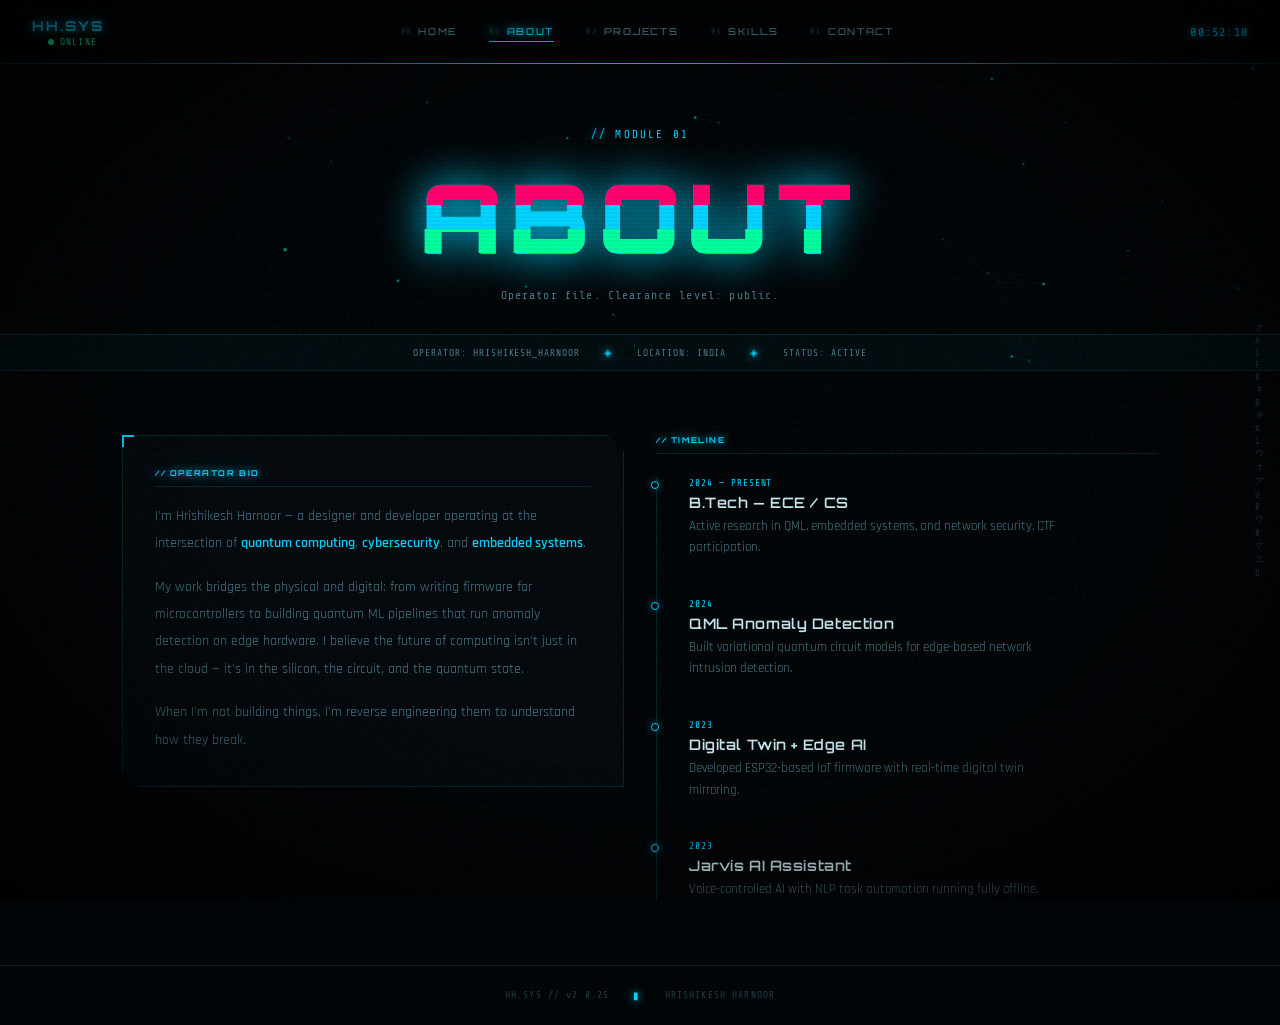
==== pages/about.html @ 8089f574 "fix paths" ====
<!DOCTYPE html>
<html lang="en">
<head>
  <meta charset="UTF-8"/>
  <meta name="viewport" content="width=device-width, initial-scale=1.0"/>
  <title>HH // ABOUT</title>
  <link rel="stylesheet" href="../css/hud.css"/>
  <link rel="stylesheet" href="../css/glitch.css"/>
  <link rel="stylesheet" href="../css/subpage.css"/>
  <link href="https://fonts.googleapis.com/css2?family=Orbitron:wght@400;500;700;900&family=Share+Tech+Mono&family=Rajdhani:wght@300;400;500;600;700&display=swap" rel="stylesheet"/>
</head>
<body>
<div class="scanlines"></div><div class="vignette"></div><div class="noise"></div>

<nav class="hud-nav">
  <div class="hud-nav__left">
    <a href="../index.html" class="hud-nav__logo">HH<span class="accent">.</span>SYS</a>
    <span class="hud-nav__status"><span class="pulse-dot"></span> ONLINE</span>
  </div>
  <ul class="hud-nav__links">
    <li><a href="../index.html"><span class="nav-num">00</span>HOME</a></li>
    <li><a href="about.html" class="active"><span class="nav-num">01</span>ABOUT</a></li>
    <li><a href="projects.html"><span class="nav-num">02</span>PROJECTS</a></li>
    <li><a href="skills.html"><span class="nav-num">03</span>SKILLS</a></li>
    <li><a href="contact.html"><span class="nav-num">04</span>CONTACT</a></li>
  </ul>
  <div class="hud-nav__right"><span class="hud-clock" id="hud-clock">00:00:00</span></div>
</nav>

<div class="subpage-hero">
  <canvas id="hero-canvas"></canvas>
  <div class="subpage-hero__content">
    <p class="sub-eyebrow"><span class="accent">// </span>MODULE 01</p>
    <h1 class="sub-title glitch-text" data-text="ABOUT">ABOUT</h1>
    <p class="sub-desc">Operator file. Clearance level: public.</p>
  </div>
  <div class="subpage-hero__hud-bar">
    <span>OPERATOR: HRISHIKESH_HARNOOR</span>
    <span class="accent">◈</span>
    <span>LOCATION: INDIA</span>
    <span class="accent">◈</span>
    <span>STATUS: ACTIVE</span>
  </div>
</div>

<section class="subpage-content">
  <div class="about-grid">
    <div class="about-bio-panel">
      <div class="hud-panel-sub">
        <div class="hud-corner hud-corner--tl"></div>
        <div class="hud-panel__label">// OPERATOR BIO</div>
        <p class="about-text">
          I'm Hrishikesh Harnoor — a designer and developer operating at the intersection of <span class="accent-text">quantum computing</span>, <span class="accent-text">cybersecurity</span>, and <span class="accent-text">embedded systems</span>.
        </p>
        <p class="about-text">
          My work bridges the physical and digital: from writing firmware for microcontrollers to building quantum ML pipelines that run anomaly detection on edge hardware. I believe the future of computing isn't just in the cloud — it's in the silicon, the circuit, and the quantum state.
        </p>
        <p class="about-text">
          When I'm not building things, I'm reverse engineering them to understand how they break.
        </p>
      </div>
    </div>

    <div class="about-timeline-panel">
      <div class="hud-panel__label" style="font-family:var(--font-hud);font-size:0.5rem;font-weight:700;color:var(--accent);letter-spacing:0.2em;margin-bottom:1.5rem;">// TIMELINE</div>
      <div class="hud-timeline">
        <div class="ht-item">
          <div class="ht-dot"></div>
          <div class="ht-content">
            <span class="ht-date">2024 — PRESENT</span>
            <h4>B.Tech — ECE / CS</h4>
            <p>Active research in QML, embedded systems, and network security. CTF participation.</p>
          </div>
        </div>
        <div class="ht-item">
          <div class="ht-dot"></div>
          <div class="ht-content">
            <span class="ht-date">2024</span>
            <h4>QML Anomaly Detection</h4>
            <p>Built variational quantum circuit models for edge-based network intrusion detection.</p>
          </div>
        </div>
        <div class="ht-item">
          <div class="ht-dot"></div>
          <div class="ht-content">
            <span class="ht-date">2023</span>
            <h4>Digital Twin + Edge AI</h4>
            <p>Developed ESP32-based IoT firmware with real-time digital twin mirroring.</p>
          </div>
        </div>
        <div class="ht-item">
          <div class="ht-dot"></div>
          <div class="ht-content">
            <span class="ht-date">2023</span>
            <h4>Jarvis AI Assistant</h4>
            <p>Voice-controlled AI with NLP task automation running fully offline.</p>
          </div>
        </div>
      </div>
    </div>
  </div>
</section>

<footer class="hud-footer">
  <span>HH.SYS // v2.0.25</span><span class="accent">▮</span><span>HRISHIKESH HARNOOR</span>
</footer>
<script src="../js/canvas.js"></script>
<script src="../js/hud.js"></script>
</body>
</html>
---- css/hud.css ----
/* ===== ROOT ===== */
:root {
  --bg: #020507;
  --bg2: #040a0f;
  --accent: #00d4ff;
  --accent2: #00ff9f;
  --accent3: #ff006e;
  --accent-dim: rgba(0,212,255,0.08);
  --accent-glow: rgba(0,212,255,0.25);
  --text: #c8e8f0;
  --text-dim: #4a7a8a;
  --text-muted: #1e3d4a;
  --border: rgba(0,212,255,0.15);
  --border-bright: rgba(0,212,255,0.4);
  --font-hud: 'Orbitron', monospace;
  --font-body: 'Rajdhani', sans-serif;
  --font-mono: 'Share Tech Mono', monospace;
}

*,*::before,*::after{box-sizing:border-box;margin:0;padding:0}
html{scroll-behavior:smooth;font-size:16px}
body{
  background:var(--bg);
  color:var(--text);
  font-family:var(--font-body);
  font-weight:400;
  overflow-x:hidden;
  min-height:100vh;
  cursor:crosshair;
}
a{color:inherit;text-decoration:none}
ul{list-style:none}

/* ===== BOOT SCREEN ===== */
#boot-screen{
  position:fixed;inset:0;z-index:9999;
  background:#000;
  display:flex;align-items:center;justify-content:center;
  transition:opacity 0.8s ease, visibility 0.8s;
}
#boot-screen.done{opacity:0;visibility:hidden;pointer-events:none}

.boot-inner{
  width:320px;text-align:center;
}
.boot-logo{
  font-family:var(--font-hud);
  font-size:3rem;font-weight:900;
  color:var(--accent);
  letter-spacing:0.1em;
  text-shadow:0 0 30px var(--accent);
  margin-bottom:2rem;
}
.boot-bar{
  height:2px;background:rgba(0,212,255,0.15);
  border-radius:2px;margin-bottom:1.5rem;overflow:hidden;
}
.boot-bar__fill{
  height:100%;width:0%;
  background:var(--accent);
  box-shadow:0 0 12px var(--accent);
  transition:width 0.05s linear;
}
.boot-log{
  font-family:var(--font-mono);
  font-size:0.65rem;color:var(--text-dim);
  min-height:80px;text-align:left;
  line-height:1.8;
}

/* ===== OVERLAYS ===== */
.scanlines{
  position:fixed;inset:0;z-index:500;pointer-events:none;
  background:repeating-linear-gradient(
    0deg,
    transparent,transparent 2px,
    rgba(0,0,0,0.04) 2px,rgba(0,0,0,0.04) 4px
  );
}
.vignette{
  position:fixed;inset:0;z-index:499;pointer-events:none;
  background:radial-gradient(ellipse at center,transparent 50%,rgba(0,0,0,0.7) 100%);
}
.noise{
  position:fixed;inset:0;z-index:498;pointer-events:none;
  opacity:0.025;
  background-image:url("data:image/svg+xml,%3Csvg viewBox='0 0 256 256' xmlns='http://www.w3.org/2000/svg'%3E%3Cfilter id='noise'%3E%3CfeTurbulence type='fractalNoise' baseFrequency='0.9' numOctaves='4' stitchTiles='stitch'/%3E%3C/filter%3E%3Crect width='100%25' height='100%25' filter='url(%23noise)'/%3E%3C/svg%3E");
}

/* ===== HUD NAV ===== */
.hud-nav{
  position:fixed;top:0;left:0;right:0;z-index:200;
  display:flex;align-items:center;justify-content:space-between;
  padding:1rem 2rem;
  background:rgba(2,5,7,0.85);
  border-bottom:1px solid var(--border);
  backdrop-filter:blur(12px);
}
.hud-nav::before{
  content:'';position:absolute;bottom:-1px;left:0;right:0;
  height:1px;
  background:linear-gradient(90deg,transparent,var(--accent),transparent);
  animation:nav-scan 4s linear infinite;
}
@keyframes nav-scan{
  0%{background-position:-200% 0}
  100%{background-position:200% 0}
}

.hud-nav__logo{
  font-family:var(--font-hud);font-size:0.85rem;font-weight:700;
  color:var(--accent);letter-spacing:0.15em;
  text-shadow:0 0 10px var(--accent);
}
.hud-nav__status{
  font-family:var(--font-mono);font-size:0.6rem;
  color:var(--accent2);letter-spacing:0.12em;
  display:flex;align-items:center;gap:6px;margin-left:1rem;
}
.pulse-dot{
  width:6px;height:6px;border-radius:50%;
  background:var(--accent2);
  animation:pulse2 1.5s ease-in-out infinite;
}
@keyframes pulse2{
  0%,100%{box-shadow:0 0 0 0 rgba(0,255,159,0.6)}
  50%{box-shadow:0 0 0 6px rgba(0,255,159,0)}
}

.hud-nav__links{
  display:flex;gap:2rem;
}
.hud-nav__links a{
  font-family:var(--font-hud);font-size:0.6rem;font-weight:500;
  letter-spacing:0.18em;color:var(--text-dim);
  transition:color 0.2s,text-shadow 0.2s;
  display:flex;align-items:center;gap:6px;
  padding:4px 0;
  border-bottom:1px solid transparent;
}
.hud-nav__links a:hover,
.hud-nav__links a.active{
  color:var(--accent);
  text-shadow:0 0 10px var(--accent);
  border-bottom-color:var(--accent);
}
.nav-num{
  font-size:0.5rem;color:var(--text-muted);
  font-family:var(--font-mono);
}

.hud-clock{
  font-family:var(--font-mono);font-size:0.75rem;
  color:var(--accent);
  letter-spacing:0.1em;
  text-shadow:0 0 8px var(--accent);
}

/* ===== HERO HUD ===== */
.hero-hud{
  min-height:100vh;
  display:grid;
  grid-template-columns:280px 1fr 280px;
  grid-template-rows:1fr auto;
  gap:0;
  padding-top:64px;
  position:relative;overflow:hidden;
}

#hero-canvas{
  position:absolute;inset:0;z-index:0;
  width:100%;height:100%;
}

/* ===== HUD PANELS ===== */
.hud-panel{
  position:relative;z-index:10;
  padding:2rem 1.5rem;
  border:1px solid var(--border);
  background:rgba(2,10,15,0.75);
  backdrop-filter:blur(8px);
  display:flex;flex-direction:column;gap:0.7rem;
  align-self:center;
  margin:2rem 1.5rem;
  clip-path:polygon(0 0,calc(100% - 14px) 0,100% 14px,100% 100%,14px 100%,0 calc(100% - 14px));
}

.hud-panel::before{
  content:'';position:absolute;inset:0;
  background:linear-gradient(135deg,rgba(0,212,255,0.05),transparent 60%);
  pointer-events:none;
}

.hud-corner{
  position:absolute;width:12px;height:12px;
}
.hud-corner--tl{
  top:-1px;left:-1px;
  border-top:2px solid var(--accent);
  border-left:2px solid var(--accent);
}
.hud-corner--tr{
  top:-1px;right:-1px;
  border-top:2px solid var(--accent);
  border-right:2px solid var(--accent);
}

.hud-panel__label{
  font-family:var(--font-hud);font-size:0.5rem;font-weight:700;
  color:var(--accent);letter-spacing:0.2em;
  padding-bottom:0.5rem;
  border-bottom:1px solid var(--border);
  text-shadow:0 0 8px var(--accent);
}

.stat-row{
  display:flex;justify-content:space-between;align-items:center;
  font-family:var(--font-mono);font-size:0.62rem;
}
.stat-key{color:var(--text-dim);letter-spacing:0.08em}
.stat-val{color:var(--text);letter-spacing:0.06em;text-align:right}
.stat-val.accent{color:var(--accent);text-shadow:0 0 8px var(--accent)}
.stat-link{
  font-family:var(--font-mono);font-size:0.65rem;
  color:var(--accent);letter-spacing:0.1em;
  transition:text-shadow 0.2s,color 0.2s;
}
.stat-link:hover{text-shadow:0 0 12px var(--accent);color:#fff}

.hud-divider{
  height:1px;background:var(--border);margin:0.3rem 0;
}

/* GAUGES */
.gauge-row{
  display:flex;align-items:center;gap:8px;
  font-family:var(--font-mono);font-size:0.58rem;
}
.gauge-label{color:var(--text-dim);width:68px;flex-shrink:0;letter-spacing:0.06em}
.gauge-bar{
  flex:1;height:3px;
  background:rgba(0,212,255,0.1);
  border-radius:2px;overflow:hidden;
}
.gauge-fill{
  height:100%;width:var(--w);
  background:linear-gradient(90deg,var(--accent2),var(--accent));
  box-shadow:0 0 6px var(--accent);
  animation:gauge-load 1.5s var(--ease, cubic-bezier(0.16,1,0.3,1)) forwards;
  transform-origin:left;
}
@keyframes gauge-load{from{width:0}to{width:var(--w)}}

.gauge-pct{color:var(--accent);min-width:30px;text-align:right}

.proj-item{
  font-family:var(--font-mono);font-size:0.6rem;
  color:var(--text-dim);
  display:flex;align-items:center;gap:8px;
  padding:3px 0;
  transition:color 0.2s;
}
.proj-item:hover{color:var(--text)}
.proj-dot{
  width:5px;height:5px;border-radius:50%;
  background:var(--accent2);flex-shrink:0;
  box-shadow:0 0 6px var(--accent2);
}

/* ===== HERO CENTER ===== */
.hero-center{
  position:relative;z-index:10;
  display:flex;flex-direction:column;
  align-items:center;justify-content:center;
  gap:2rem;
  padding:2rem 0;
}

/* ===== HOLOGRAM ===== */
.hologram-wrap{
  position:relative;
  width:300px;height:300px;
  display:flex;align-items:center;justify-content:center;
}

.radar-ring{
  position:absolute;border-radius:50%;
  border:1px solid var(--accent);
  animation:ring-spin 8s linear infinite;
}
.radar-ring--1{
  width:100%;height:100%;
  border-color:rgba(0,212,255,0.25);
  animation-duration:12s;
}
.radar-ring--2{
  width:75%;height:75%;
  border-color:rgba(0,212,255,0.35);
  border-style:dashed;
  animation-duration:8s;animation-direction:reverse;
}
.radar-ring--3{
  width:50%;height:50%;
  border-color:rgba(0,212,255,0.5);
  animation-duration:5s;
}
@keyframes ring-spin{
  from{transform:rotate(0deg)}
  to{transform:rotate(360deg)}
}

.radar-sweep{
  position:absolute;
  width:100%;height:100%;
  border-radius:50%;
  background:conic-gradient(
    from 0deg,
    transparent 0deg,
    rgba(0,212,255,0.15) 30deg,
    transparent 60deg
  );
  animation:sweep 4s linear infinite;
}
@keyframes sweep{
  from{transform:rotate(0deg)}
  to{transform:rotate(360deg)}
}

/* PHOTO */
.photo-container{
  position:relative;z-index:5;
  width:160px;height:160px;
}

.photo-frame{
  width:100%;height:100%;
  position:relative;
  overflow:hidden;
  clip-path:polygon(15px 0%,100% 0%,100% calc(100% - 15px),calc(100% - 15px) 100%,0% 100%,0% 15px);
}

.photo-frame img{
  width:100%;height:100%;
  object-fit:cover;
  filter:contrast(1.1) brightness(0.9) saturate(0.7);
  mix-blend-mode:luminosity;
}

.photo-placeholder{
  width:100%;height:100%;
  background:linear-gradient(135deg,#040f18,#071a28);
  display:flex;align-items:center;justify-content:center;
  position:relative;overflow:hidden;
  border:1px solid var(--border-bright);
}

.photo-initials{
  font-family:var(--font-hud);
  font-size:2.5rem;font-weight:900;
  color:var(--accent);
  text-shadow:0 0 30px var(--accent), 0 0 60px var(--accent);
  z-index:2;position:relative;
  animation:hologram-flicker 3s ease-in-out infinite;
}
@keyframes hologram-flicker{
  0%,90%,100%{opacity:1}
  92%{opacity:0.4}
  94%{opacity:1}
  96%{opacity:0.2}
  98%{opacity:1}
}

.hologram-bars{
  position:absolute;inset:0;
  background:repeating-linear-gradient(
    0deg,
    transparent,transparent 6px,
    rgba(0,212,255,0.05) 6px,rgba(0,212,255,0.05) 7px
  );
}

.scanline-over{
  position:absolute;inset:0;z-index:3;pointer-events:none;
  background:repeating-linear-gradient(
    0deg,
    transparent,transparent 3px,
    rgba(0,0,0,0.1) 3px,rgba(0,0,0,0.1) 4px
  );
  animation:scanline-move 8s linear infinite;
}
@keyframes scanline-move{
  from{background-position:0 0}
  to{background-position:0 100%}
}

.glitch-slice{
  position:absolute;z-index:4;pointer-events:none;
  background:rgba(0,212,255,0.15);
  left:0;right:0;height:3px;
  animation:glitch-slide 6s ease-in-out infinite;
  mix-blend-mode:screen;
}
.s1{top:30%;animation-delay:0s;animation-duration:7s}
.s2{top:65%;animation-delay:2s;animation-duration:5s;background:rgba(255,0,110,0.12)}

@keyframes glitch-slide{
  0%,85%,100%{transform:translateX(0);opacity:0}
  86%{transform:translateX(-8px);opacity:1}
  88%{transform:translateX(10px);opacity:1}
  90%{transform:translateX(0);opacity:0}
}

.duotone-overlay{
  position:absolute;inset:0;z-index:2;pointer-events:none;
  background:linear-gradient(135deg,rgba(0,212,255,0.12),rgba(255,0,110,0.08));
  mix-blend-mode:color;
}

/* RING TEXT SVG */
.hud-ring-text{
  position:absolute;inset:0;z-index:3;
}
.ring-svg{width:100%;height:100%}
.ring-text-svg{
  fill:var(--text-dim);
  font-family:var(--font-mono);
  font-size:9px;
  letter-spacing:4px;
  animation:ring-spin 30s linear infinite;
  transform-origin:center;
}

/* ===== HERO TITLE ===== */
.hero-title-wrap{text-align:center;}
.hero-eyebrow{
  font-family:var(--font-mono);font-size:0.68rem;
  color:var(--accent);letter-spacing:0.2em;
  margin-bottom:0.75rem;
  opacity:0;animation:fade-up 0.6s ease 2s forwards;
}
.hero-title{
  font-family:var(--font-hud);
  font-size:clamp(2.5rem,5vw,4rem);
  font-weight:900;letter-spacing:0.08em;
  color:var(--accent);
  text-shadow:0 0 30px var(--accent),0 0 60px rgba(0,212,255,0.3);
  line-height:1.1;
  opacity:0;animation:fade-up 0.6s ease 2.2s forwards;
}
.hero-title--outline{
  color:transparent;
  -webkit-text-stroke:1.5px var(--accent);
  text-shadow:none;
  opacity:0;animation:fade-up 0.6s ease 2.4s forwards;
}
.hero-tagline{
  font-family:var(--font-mono);font-size:0.75rem;
  color:var(--text-dim);letter-spacing:0.1em;
  margin-top:0.75rem;min-height:1.2em;
  opacity:0;animation:fade-up 0.6s ease 2.6s forwards;
}

@keyframes fade-up{
  from{opacity:0;transform:translateY(16px)}
  to{opacity:1;transform:translateY(0)}
}

/* ===== BOTTOM BAR ===== */
.hud-bottom{
  grid-column:1/-1;
  display:flex;align-items:center;justify-content:space-between;
  padding:1rem 2rem;
  border-top:1px solid var(--border);
  background:rgba(2,5,7,0.8);
  z-index:10;
}
.hud-coord{
  font-family:var(--font-mono);font-size:0.65rem;
  color:var(--text-muted);letter-spacing:0.1em;
}
.hud-cta{
  font-family:var(--font-hud);font-size:0.7rem;font-weight:700;
  letter-spacing:0.2em;
  color:var(--accent);
  padding:0.6rem 2rem;
  border:1px solid var(--accent);
  background:rgba(0,212,255,0.05);
  clip-path:polygon(8px 0%,100% 0%,calc(100% - 8px) 100%,0% 100%);
  transition:background 0.25s,box-shadow 0.25s;
}
.hud-cta:hover{
  background:rgba(0,212,255,0.15);
  box-shadow:0 0 20px var(--accent-glow),inset 0 0 20px rgba(0,212,255,0.05);
}

/* ===== FEATURED SECTION ===== */
.featured-section{
  padding:5rem 2rem;
  background:var(--bg2);
  position:relative;
}
.featured-section::before{
  content:'';position:absolute;top:0;left:0;right:0;
  height:1px;
  background:linear-gradient(90deg,transparent,var(--accent),transparent);
}

.section-hud-header{
  display:flex;align-items:center;gap:1.5rem;
  margin-bottom:3rem;
}
.shh-line{
  flex:1;height:1px;
  background:linear-gradient(90deg,transparent,var(--border-bright));
}
.shh-line:last-child{
  background:linear-gradient(90deg,var(--border-bright),transparent);
}
.shh-label{
  font-family:var(--font-hud);font-size:0.65rem;font-weight:700;
  letter-spacing:0.2em;color:var(--accent);
  text-shadow:0 0 8px var(--accent);
  white-space:nowrap;
}

.feat-grid{
  display:grid;
  grid-template-columns:repeat(auto-fit,minmax(280px,1fr));
  gap:1.5rem;
  max-width:1100px;margin:0 auto;
}

.feat-card{
  position:relative;
  padding:2rem;
  background:rgba(4,10,15,0.8);
  border:1px solid var(--border);
  clip-path:polygon(0 0,calc(100% - 16px) 0,100% 16px,100% 100%,16px 100%,0 calc(100% - 16px));
  transition:border-color 0.3s,background 0.3s;
  display:flex;flex-direction:column;gap:1rem;
  cursor:pointer;overflow:hidden;
}
.feat-card:hover{
  border-color:var(--border-bright);
  background:rgba(0,212,255,0.05);
}
.feat-card:hover .feat-card__glow{opacity:1}
.feat-card:hover .feat-card__bar{width:100%}
.feat-card:hover .feat-arrow{transform:translate(3px,-3px)}

.feat-card__glow{
  position:absolute;inset:0;
  background:radial-gradient(circle at top right,rgba(0,212,255,0.08),transparent 60%);
  opacity:0;transition:opacity 0.4s;pointer-events:none;
}

.feat-card__num{
  font-family:var(--font-hud);font-size:2rem;font-weight:900;
  color:var(--border);
  position:absolute;bottom:1.5rem;right:1.5rem;
  transition:color 0.3s;
}
.feat-card:hover .feat-card__num{color:rgba(0,212,255,0.2)}

.feat-card__top{
  display:flex;justify-content:space-between;align-items:center;
}
.feat-tag{
  font-family:var(--font-mono);font-size:0.58rem;
  letter-spacing:0.14em;color:var(--accent2);
  background:rgba(0,255,159,0.08);
  padding:3px 8px;border:1px solid rgba(0,255,159,0.2);
  border-radius:2px;
}
.feat-arrow{
  font-size:1.1rem;color:var(--accent);
  transition:transform 0.2s;
}

.feat-card h3{
  font-family:var(--font-hud);font-size:1.1rem;font-weight:700;
  color:var(--text);letter-spacing:0.04em;line-height:1.3;
}
.feat-card p{
  font-family:var(--font-body);font-size:0.82rem;
  color:var(--text-dim);line-height:1.7;flex:1;
}

.feat-card__bar{
  position:absolute;bottom:0;left:0;
  height:2px;width:0%;
  background:linear-gradient(90deg,var(--accent2),var(--accent));
  transition:width 0.5s cubic-bezier(0.16,1,0.3,1);
  box-shadow:0 0 8px var(--accent);
}

/* ===== FOOTER ===== */
.hud-footer{
  display:flex;align-items:center;justify-content:center;gap:1.5rem;
  padding:1.5rem;
  border-top:1px solid var(--border);
  font-family:var(--font-mono);font-size:0.6rem;
  color:var(--text-muted);letter-spacing:0.12em;
  background:var(--bg);
}
.accent{color:var(--accent);text-shadow:0 0 8px var(--accent)}

/* ===== RESPONSIVE ===== */
@media(max-width:1024px){
  .hero-hud{
    grid-template-columns:1fr;
    grid-template-rows:auto;
  }
  .hud-panel--left,.hud-panel--right{display:none}
  .hud-bottom{grid-column:1}
  .hud-nav__links{gap:1rem}
}
@media(max-width:640px){
  .hud-nav__links{display:none}
  .hologram-wrap{width:220px;height:220px}
  .feat-grid{grid-template-columns:1fr}
}
---- css/glitch.css ----
/* ===== GLITCH TEXT ===== */
.glitch-text{
  position:relative;
  animation:glitch-main 5s ease-in-out infinite;
}
.glitch-text::before,
.glitch-text::after{
  content:attr(data-text);
  position:absolute;top:0;left:0;
  width:100%;height:100%;
  font-family:inherit;font-size:inherit;font-weight:inherit;
  letter-spacing:inherit;
}
.glitch-text::before{
  color:var(--accent3);
  clip-path:polygon(0 20%,100% 20%,100% 40%,0 40%);
  animation:glitch-before 5s ease-in-out infinite;
  text-shadow:2px 0 var(--accent3);
}
.glitch-text::after{
  color:var(--accent2);
  clip-path:polygon(0 60%,100% 60%,100% 80%,0 80%);
  animation:glitch-after 5s ease-in-out infinite;
  text-shadow:-2px 0 var(--accent2);
}

@keyframes glitch-main{
  0%,85%,100%{transform:none;opacity:1}
  86%{transform:skew(-3deg);opacity:0.9}
  87%{transform:skew(0);opacity:1}
  88%{transform:translate(-2px,0) skew(2deg);opacity:0.8}
  89%{transform:none;opacity:1}
  95%{transform:skew(1deg);opacity:0.95}
}
@keyframes glitch-before{
  0%,85%,100%{transform:none;opacity:0}
  86%{transform:translate(-3px,0);opacity:0.8}
  87%{transform:translate(2px,0);opacity:0.6}
  88%{transform:none;opacity:0}
  92%{transform:translate(-4px,0);opacity:0.5}
  93%{transform:none;opacity:0}
}
@keyframes glitch-after{
  0%,85%,100%{transform:none;opacity:0}
  86%{transform:translate(3px,0);opacity:0.6}
  87%{transform:translate(-1px,0);opacity:0.8}
  88%{transform:none;opacity:0}
  90%{transform:translate(5px,0);opacity:0.4}
  91%{transform:none;opacity:0}
}

/* ===== PAGE TRANSITION ===== */
.page-transition{
  position:fixed;inset:0;z-index:9000;
  background:var(--bg);
  transform:scaleY(0);transform-origin:top;
  pointer-events:none;
}
.page-transition.entering{
  animation:page-in 0.4s ease forwards;
}
.page-transition.leaving{
  animation:page-out 0.4s ease forwards;
}
@keyframes page-in{
  from{transform:scaleY(1)}
  to{transform:scaleY(0)}
}
@keyframes page-out{
  from{transform:scaleY(0)}
  to{transform:scaleY(1)}
}

/* ===== DATA STREAM (decorative) ===== */
.data-stream{
  position:fixed;right:1rem;top:50%;transform:translateY(-50%);
  z-index:50;pointer-events:none;
  display:flex;flex-direction:column;gap:2px;
}
.data-stream-char{
  font-family:var(--font-mono);font-size:0.55rem;
  color:var(--text-muted);
  animation:stream-fade 2s linear infinite;
  animation-delay:calc(var(--i)*0.15s);
}
@keyframes stream-fade{
  0%,100%{opacity:0.2}
  50%{opacity:0.7}
}
---- css/subpage.css ----
/* ===== SUBPAGE HERO ===== */
.subpage-hero{
  min-height:40vh;
  display:flex;flex-direction:column;
  align-items:center;justify-content:center;
  padding-top:80px;
  position:relative;overflow:hidden;
  text-align:center;
  border-bottom:1px solid var(--border);
}

#hero-canvas{
  position:absolute;inset:0;z-index:0;
  width:100%;height:100%;
}

.subpage-hero__content{
  position:relative;z-index:5;
  padding:3rem 2rem 2rem;
}

.sub-eyebrow{
  font-family:var(--font-mono);font-size:0.68rem;
  color:var(--accent);letter-spacing:0.2em;
  margin-bottom:1rem;display:block;
}

.sub-title{
  font-family:var(--font-hud);
  font-size:clamp(3rem,8vw,6rem);
  font-weight:900;letter-spacing:0.1em;
  color:var(--accent);
  text-shadow:0 0 40px var(--accent),0 0 80px rgba(0,212,255,0.2);
  margin-bottom:0.75rem;
}

.sub-desc{
  font-family:var(--font-mono);font-size:0.72rem;
  color:var(--text-dim);letter-spacing:0.1em;
}

.subpage-hero__hud-bar{
  position:relative;z-index:5;
  width:100%;
  display:flex;align-items:center;justify-content:center;
  gap:1.5rem;
  padding:0.75rem 2rem;
  background:rgba(0,212,255,0.03);
  border-top:1px solid var(--border);
  font-family:var(--font-mono);font-size:0.6rem;
  color:var(--text-dim);letter-spacing:0.1em;
  flex-wrap:wrap;
}

/* ===== SUBPAGE CONTENT ===== */
.subpage-content{
  padding:4rem 2rem;
  max-width:1100px;margin:0 auto;
}

/* ===== PROJECT FILES ===== */
.proj-list{
  display:flex;flex-direction:column;gap:1.5rem;
}

.proj-file{
  border:1px solid var(--border);
  background:rgba(4,10,15,0.8);
  clip-path:polygon(0 0,calc(100% - 20px) 0,100% 20px,100% 100%,20px 100%,0 calc(100% - 20px));
  transition:border-color 0.3s,background 0.3s;
  overflow:hidden;
}
.proj-file:hover{
  border-color:var(--border-bright);
  background:rgba(0,212,255,0.04);
}

.proj-file__header{
  display:flex;align-items:center;justify-content:space-between;
  padding:0.75rem 1.5rem;
  border-bottom:1px solid var(--border);
  background:rgba(0,212,255,0.03);
}
.proj-file__id{
  font-family:var(--font-mono);font-size:0.62rem;
  color:var(--accent);letter-spacing:0.12em;
}
.proj-file__status{
  font-family:var(--font-mono);font-size:0.55rem;
  padding:2px 10px;border-radius:2px;letter-spacing:0.12em;
}
.status--active{
  background:rgba(0,212,255,0.1);color:var(--accent);
  border:1px solid rgba(0,212,255,0.3);
}
.status--online{
  background:rgba(0,255,159,0.1);color:var(--accent2);
  border:1px solid rgba(0,255,159,0.3);
}

.proj-file__body{
  padding:2rem;
  display:flex;flex-direction:column;gap:1.2rem;
}
.proj-file__body h2{
  font-family:var(--font-hud);font-size:1.4rem;font-weight:700;
  letter-spacing:0.04em;color:var(--text);
}
.proj-file__body p{
  font-family:var(--font-body);font-size:0.9rem;
  color:var(--text-dim);line-height:1.8;max-width:700px;
}

.proj-meta-grid{
  display:grid;grid-template-columns:repeat(auto-fit,minmax(200px,1fr));
  gap:1rem;padding:1rem;
  border:1px solid var(--border);
  background:rgba(0,212,255,0.02);
}
.pmeta{display:flex;flex-direction:column;gap:4px}
.pmeta-k{
  font-family:var(--font-mono);font-size:0.55rem;
  color:var(--text-muted);letter-spacing:0.12em;
}
.pmeta-v{
  font-family:var(--font-mono);font-size:0.68rem;
  color:var(--text);letter-spacing:0.04em;
}
.pmeta-v.accent{color:var(--accent2)}

/* ===== HUD BUTTONS ===== */
.hud-btn{
  display:inline-flex;align-items:center;gap:8px;
  font-family:var(--font-hud);font-size:0.62rem;font-weight:700;
  letter-spacing:0.18em;
  color:var(--accent);
  padding:0.6rem 1.5rem;
  border:1px solid var(--accent);
  background:rgba(0,212,255,0.05);
  clip-path:polygon(6px 0%,100% 0%,calc(100% - 6px) 100%,0% 100%);
  transition:background 0.2s,box-shadow 0.2s;
  cursor:pointer;
}
.hud-btn:hover{
  background:rgba(0,212,255,0.15);
  box-shadow:0 0 16px rgba(0,212,255,0.25);
}
.hud-btn--full{width:100%;justify-content:center;clip-path:none;}

/* ===== ABOUT ===== */
.about-grid{
  display:grid;grid-template-columns:1fr 1fr;gap:2rem;
}
@media(max-width:768px){.about-grid{grid-template-columns:1fr}}

.hud-panel-sub{
  padding:2rem;
  border:1px solid var(--border);
  background:rgba(4,10,15,0.8);
  clip-path:polygon(0 0,calc(100% - 16px) 0,100% 16px,100% 100%,16px 100%,0 calc(100% - 16px));
  position:relative;
  display:flex;flex-direction:column;gap:1rem;
}
.hud-panel-sub .hud-corner--tl{
  position:absolute;top:-1px;left:-1px;
  width:12px;height:12px;
  border-top:2px solid var(--accent);border-left:2px solid var(--accent);
}

.about-text{
  font-family:var(--font-body);font-size:0.9rem;
  color:var(--text-dim);line-height:1.9;
}
.accent-text{color:var(--accent);font-weight:600}

/* HUD TIMELINE */
.hud-timeline{
  display:flex;flex-direction:column;
  padding-left:2rem;
  border-left:1px solid var(--border);
  gap:0;
}
.ht-item{
  position:relative;padding-bottom:2.5rem;
}
.ht-item:last-child{padding-bottom:0}
.ht-dot{
  position:absolute;left:-2.4rem;top:3px;
  width:8px;height:8px;border-radius:50%;
  background:var(--bg);
  border:1.5px solid var(--accent);
  box-shadow:0 0 8px rgba(0,212,255,0.4);
}
.ht-content{display:flex;flex-direction:column;gap:0.3rem}
.ht-date{
  font-family:var(--font-mono);font-size:0.6rem;
  color:var(--accent);letter-spacing:0.1em;
}
.ht-content h4{
  font-family:var(--font-hud);font-size:0.9rem;font-weight:600;
  letter-spacing:0.04em;color:var(--text);
}
.ht-content p{
  font-family:var(--font-body);font-size:0.8rem;
  color:var(--text-dim);line-height:1.7;max-width:380px;
}

/* ===== SKILLS MATRIX ===== */
.skills-matrix{
  display:grid;grid-template-columns:repeat(auto-fit,minmax(440px,1fr));
  gap:1.5rem;
}
@media(max-width:520px){.skills-matrix{grid-template-columns:1fr}}

.skill-module{
  padding:2rem;
  border:1px solid var(--border);
  background:rgba(4,10,15,0.8);
  clip-path:polygon(0 0,calc(100% - 14px) 0,100% 14px,100% 100%,14px 100%,0 calc(100% - 14px));
  transition:border-color 0.3s;
}
.skill-module:hover{border-color:var(--border-bright)}

.skill-module__header{
  display:flex;align-items:center;gap:10px;
  font-family:var(--font-hud);font-size:0.62rem;font-weight:700;
  letter-spacing:0.2em;color:var(--accent);
  text-shadow:0 0 8px var(--accent);
  margin-bottom:1.5rem;padding-bottom:0.75rem;
  border-bottom:1px solid var(--border);
}
.skill-module__icon{color:var(--accent2);font-size:0.9rem}

.skill-bars{display:flex;flex-direction:column;gap:1rem}

.sb-row{
  display:flex;align-items:center;gap:10px;
  font-family:var(--font-mono);font-size:0.6rem;
}
.sb-name{color:var(--text-dim);width:140px;flex-shrink:0;letter-spacing:0.04em}
.sb-track{
  flex:1;height:3px;
  background:rgba(0,212,255,0.08);
  border-radius:2px;overflow:hidden;
}
.sb-fill{
  height:100%;width:0%;
  background:linear-gradient(90deg,var(--accent2),var(--accent));
  box-shadow:0 0 6px var(--accent);
  animation:sb-load 1.8s cubic-bezier(0.16,1,0.3,1) forwards;
  animation-delay:0.3s;
}
@keyframes sb-load{from{width:0}to{width:var(--w)}}
.sb-pct{color:var(--accent);min-width:34px;text-align:right}

/* ===== CONTACT ===== */
.contact-grid{
  display:grid;grid-template-columns:1fr 1fr;gap:2rem;
}
@media(max-width:768px){.contact-grid{grid-template-columns:1fr}}

.channel-item{
  display:flex;align-items:center;gap:1rem;
  padding:1.25rem;
  border:1px solid var(--border);
  background:rgba(4,10,15,0.6);
  margin-bottom:1rem;
  transition:border-color 0.3s,background 0.3s;
  cursor:pointer;
}
.channel-item:hover{
  border-color:var(--border-bright);
  background:rgba(0,212,255,0.05);
}
.channel-item:hover .channel-arrow{transform:translateX(6px);color:var(--accent)}

.channel-icon{
  font-family:var(--font-mono);font-size:0.8rem;
  color:var(--accent);
  width:40px;height:40px;flex-shrink:0;
  display:flex;align-items:center;justify-content:center;
  border:1px solid rgba(0,212,255,0.2);
  background:rgba(0,212,255,0.05);
}
.channel-body{display:flex;flex-direction:column;gap:2px;flex:1}
.channel-label{
  font-family:var(--font-mono);font-size:0.55rem;
  letter-spacing:0.14em;color:var(--accent);
}
.channel-val{
  font-family:var(--font-body);font-size:0.88rem;font-weight:500;
  color:var(--text);
}
.channel-note{
  font-family:var(--font-mono);font-size:0.55rem;
  color:var(--text-muted);
}
.channel-arrow{
  color:var(--text-muted);
  transition:transform 0.2s,color 0.2s;
}

/* HUD FORM */
.hud-form{display:flex;flex-direction:column;gap:1.2rem}
.hf-group{display:flex;flex-direction:column;gap:6px}
.hf-label{
  font-family:var(--font-mono);font-size:0.55rem;
  letter-spacing:0.14em;color:var(--accent);
}
.hf-input{
  background:rgba(0,212,255,0.03);
  border:1px solid var(--border);
  color:var(--text);
  font-family:var(--font-mono);font-size:0.78rem;
  padding:0.7rem 1rem;
  outline:none;
  transition:border-color 0.2s,box-shadow 0.2s;
}
.hf-input:focus{
  border-color:var(--accent);
  box-shadow:0 0 12px rgba(0,212,255,0.1);
}
.hf-input::placeholder{color:var(--text-muted)}
.hf-textarea{min-height:120px;resize:vertical}
.hf-note{
  font-family:var(--font-mono);font-size:0.62rem;
  letter-spacing:0.06em;min-height:1em;
}
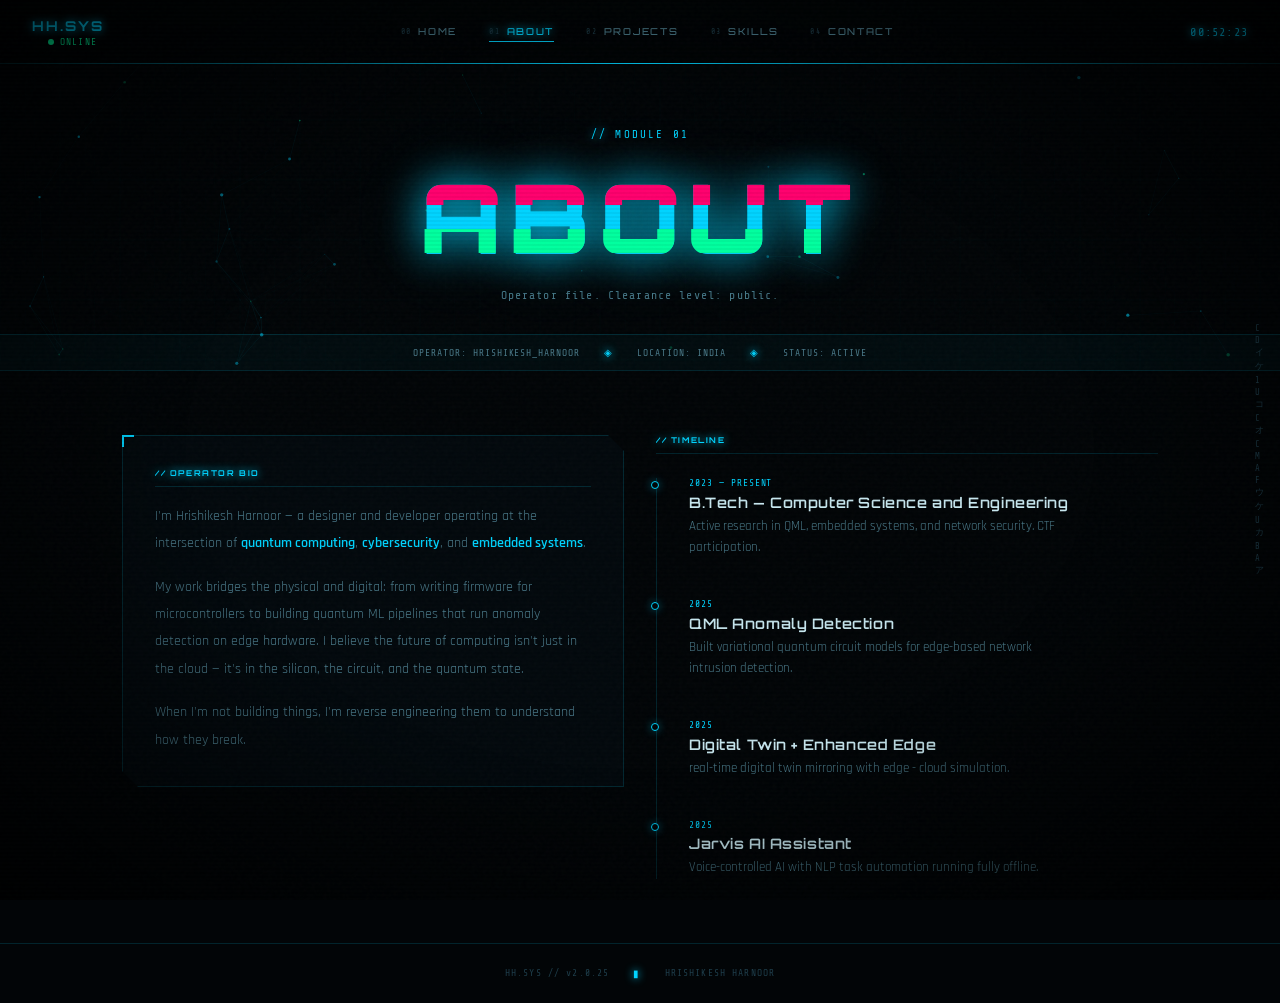
==== commit fa6c692a: "Add glitch hover effects to hero titles and CTA" ====
--- a/pages/about.html
+++ b/pages/about.html
@@ -67,15 +67,15 @@
         <div class="ht-item">
           <div class="ht-dot"></div>
           <div class="ht-content">
-            <span class="ht-date">2024 — PRESENT</span>
-            <h4>B.Tech — ECE / CS</h4>
+            <span class="ht-date">2023 — PRESENT</span>
+            <h4>B.Tech —  Computer Science and Engineering</h4>
             <p>Active research in QML, embedded systems, and network security. CTF participation.</p>
           </div>
         </div>
         <div class="ht-item">
           <div class="ht-dot"></div>
           <div class="ht-content">
-            <span class="ht-date">2024</span>
+            <span class="ht-date">2025</span>
             <h4>QML Anomaly Detection</h4>
             <p>Built variational quantum circuit models for edge-based network intrusion detection.</p>
           </div>
@@ -83,15 +83,15 @@
         <div class="ht-item">
           <div class="ht-dot"></div>
           <div class="ht-content">
-            <span class="ht-date">2023</span>
-            <h4>Digital Twin + Edge AI</h4>
-            <p>Developed ESP32-based IoT firmware with real-time digital twin mirroring.</p>
+            <span class="ht-date">2025</span>
+            <h4>Digital Twin + Enhanced Edge</h4>
+            <p> real-time digital twin mirroring with edge - cloud simulation.</p>
           </div>
         </div>
         <div class="ht-item">
           <div class="ht-dot"></div>
           <div class="ht-content">
-            <span class="ht-date">2023</span>
+            <span class="ht-date">2025</span>
             <h4>Jarvis AI Assistant</h4>
             <p>Voice-controlled AI with NLP task automation running fully offline.</p>
           </div>
--- a/css/hud.css
+++ b/css/hud.css
@@ -620,3 +620,106 @@
   .hologram-wrap{width:220px;height:220px}
   .feat-grid{grid-template-columns:1fr}
 }
+/* === GLOBAL ANIMATION BASE === */
+.fade-up {
+  opacity: 0;
+  transform: translateY(40px);
+  animation: fadeUp 0.8s ease forwards;
+}
+
+.fade-up-delay-1 { animation-delay: 0.2s; }
+.fade-up-delay-2 { animation-delay: 0.4s; }
+.fade-up-delay-3 { animation-delay: 0.6s; }
+
+@keyframes fadeUp {
+  to {
+    opacity: 1;
+    transform: translateY(0);
+  }
+}
+/* === HOLOGRAM FLOAT === */
+.hologram-wrap {
+  animation: float 4s ease-in-out infinite;
+}
+
+@keyframes float {
+  0%,100% { transform: translateY(0); }
+  50% { transform: translateY(-10px); }
+}
+
+/* === GLOW PULSE === */
+.photo-frame::after {
+  content: "";
+  position: absolute;
+  inset: 0;
+  border: 2px solid rgba(0,255,255,0.3);
+  animation: pulseGlow 2s infinite;
+}
+
+@keyframes pulseGlow {
+  0% { opacity: 0.2; }
+  50% { opacity: 0.8; }
+  100% { opacity: 0.2; }
+}
+const hero = document.querySelector(".hero-hud");
+
+if (hero) {
+  hero.addEventListener("mousemove", (e) => {
+    const x = (e.clientX / window.innerWidth - 0.5) * 20;
+    const y = (e.clientY / window.innerHeight - 0.5) * 20;
+
+    document.querySelector(".hero-center").style.transform =
+      `translate(${x}px, ${y}px)`;
+
+    document.querySelector(".hud-panel--left").style.transform =
+      `translate(${x * 0.5}px, ${y * 0.5}px)`;
+
+    document.querySelector(".hud-panel--right").style.transform =
+      `translate(${x * -0.5}px, ${y * -0.5}px)`;
+  });
+}
+/* === CARD HOVER === */
+.feat-card {
+  transition: transform 0.4s ease, box-shadow 0.4s ease;
+}
+
+.feat-card:hover {
+  transform: translateY(-10px) scale(1.03);
+  box-shadow: 0 0 25px rgba(0,255,255,0.4);
+}
+
+/* === GLITCH HOVER === */
+.glitch-hover:hover {
+  animation: glitch 0.3s infinite;
+}
+
+@keyframes glitch {
+  0% { transform: translate(0); }
+  20% { transform: translate(-2px,2px); }
+  40% { transform: translate(2px,-2px); }
+  60% { transform: translate(-1px,1px); }
+  80% { transform: translate(1px,-1px); }
+  100% { transform: translate(0); }
+}
+/* === CURSOR GLOW === */
+.cursor-glow {
+  position: fixed;
+  width: 200px;
+  height: 200px;
+  pointer-events: none;
+  border-radius: 50%;
+  background: radial-gradient(circle, rgba(0,255,255,0.25) 0%, transparent 70%);
+  transform: translate(-50%, -50%);
+  z-index: 9999;
+  mix-blend-mode: screen;
+  transition: transform 0.05s linear;
+}
+/* === PAGE TRANSITION === */
+body {
+  opacity: 0;
+  transition: opacity 0.6s ease;
+}
+
+body.loaded {
+  opacity: 1;
+}
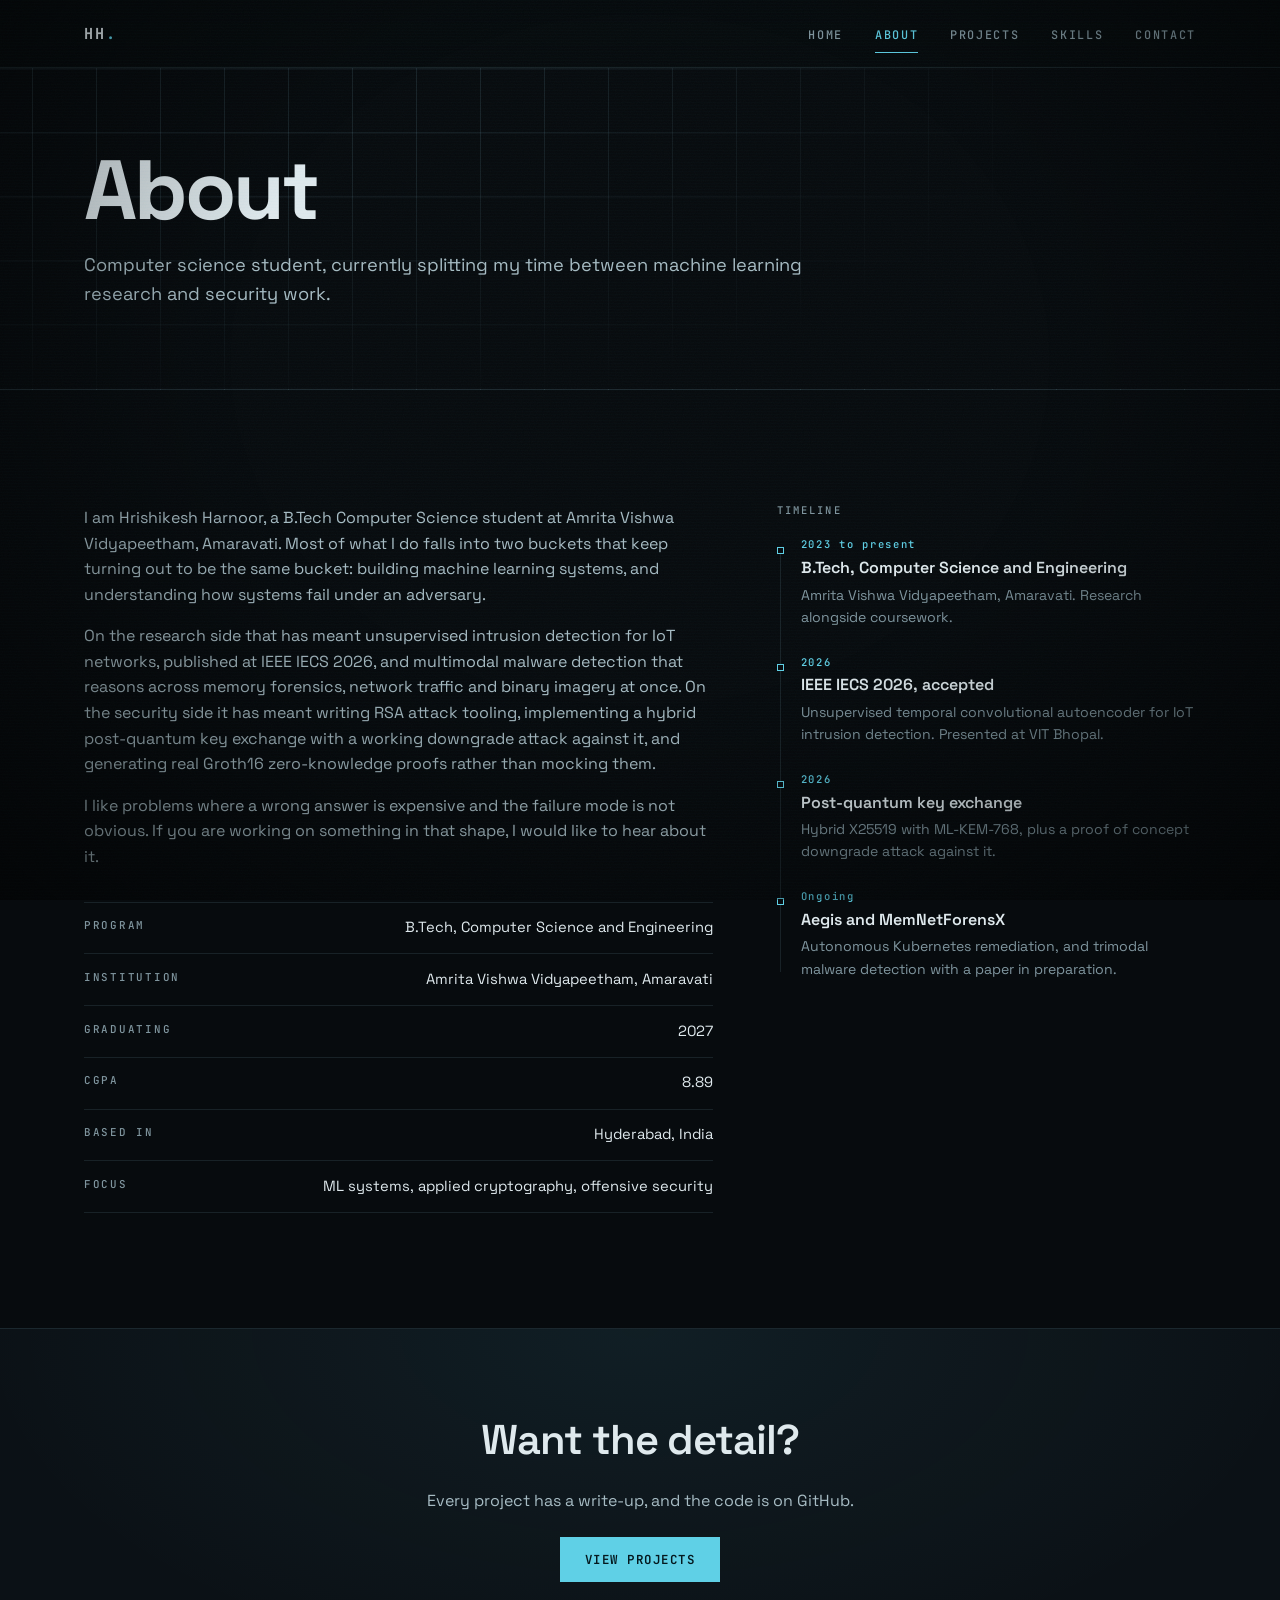
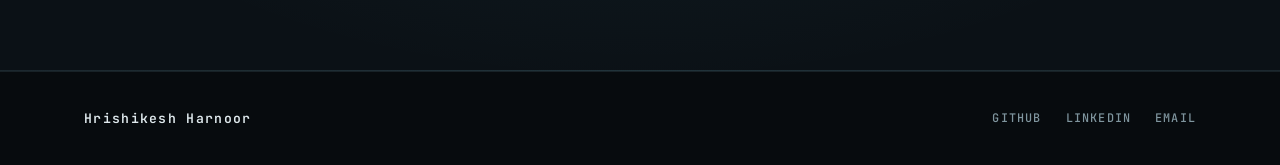
==== commit cd97c7f4: "Rebuild portfolio: real content, working mobile nav, a11y and SEO pass Fixes - Restore navigation on" ====
--- a/pages/about.html
+++ b/pages/about.html
@@ -1,110 +1,160 @@
 <!DOCTYPE html>
 <html lang="en">
 <head>
-  <meta charset="UTF-8"/>
-  <meta name="viewport" content="width=device-width, initial-scale=1.0"/>
-  <title>HH // ABOUT</title>
-  <link rel="stylesheet" href="../css/hud.css"/>
-  <link rel="stylesheet" href="../css/glitch.css"/>
-  <link rel="stylesheet" href="../css/subpage.css"/>
-  <link href="https://fonts.googleapis.com/css2?family=Orbitron:wght@400;500;700;900&family=Share+Tech+Mono&family=Rajdhani:wght@300;400;500;600;700&display=swap" rel="stylesheet"/>
+<meta charset="UTF-8">
+<meta name="viewport" content="width=device-width, initial-scale=1">
+
+<title>About - Hrishikesh Harnoor</title>
+<meta name="description" content="Hrishikesh Harnoor is a B.Tech Computer Science student at Amrita Vishwa Vidyapeetham, Amaravati, working on machine learning systems, applied cryptography and offensive security.">
+<link rel="canonical" href="https://hrishikesh122.github.io/Portfolio/pages/about.html">
+
+<meta property="og:type" content="profile">
+<meta property="og:url" content="https://hrishikesh122.github.io/Portfolio/pages/about.html">
+<meta property="og:title" content="About - Hrishikesh Harnoor">
+<meta property="og:description" content="B.Tech Computer Science student working on machine learning systems, applied cryptography and offensive security.">
+<meta property="og:image" content="https://hrishikesh122.github.io/Portfolio/assets/og.png">
+<meta name="twitter:card" content="summary_large_image">
+<meta name="twitter:image" content="https://hrishikesh122.github.io/Portfolio/assets/og.png">
+
+<meta name="theme-color" content="#070b0e">
+<link rel="icon" href="../assets/favicon.svg" type="image/svg+xml">
+
+<link rel="preconnect" href="https://fonts.googleapis.com">
+<link rel="preconnect" href="https://fonts.gstatic.com" crossorigin>
+<link rel="stylesheet" href="https://fonts.googleapis.com/css2?family=Space+Grotesk:wght@400;500;600;700&family=JetBrains+Mono:wght@400;500;600&display=swap">
+<link rel="stylesheet" href="../css/core.css">
+<link rel="stylesheet" href="../css/pages.css">
 </head>
 <body>
-<div class="scanlines"></div><div class="vignette"></div><div class="noise"></div>
 
-<nav class="hud-nav">
-  <div class="hud-nav__left">
-    <a href="../index.html" class="hud-nav__logo">HH<span class="accent">.</span>SYS</a>
-    <span class="hud-nav__status"><span class="pulse-dot"></span> ONLINE</span>
+<a class="skip-link" href="#main">Skip to content</a>
+
+<div class="scanlines" aria-hidden="true"></div>
+<div class="grain" aria-hidden="true"></div>
+<div class="vignette" aria-hidden="true"></div>
+
+<header class="nav">
+  <div class="nav__inner">
+    <a class="nav__brand" href="../index.html">HH<span>.</span></a>
+    <nav aria-label="Primary">
+      <ul class="nav__links" id="nav-links">
+        <li><a href="../index.html">Home</a></li>
+        <li><a href="about.html" aria-current="page">About</a></li>
+        <li><a href="projects.html">Projects</a></li>
+        <li><a href="skills.html">Skills</a></li>
+        <li><a href="contact.html">Contact</a></li>
+      </ul>
+    </nav>
+    <button class="nav__toggle" type="button" aria-expanded="false" aria-controls="nav-links">
+      <span class="sr-only">Menu</span>
+      <span class="nav__toggle-bars" aria-hidden="true"><i></i></span>
+    </button>
   </div>
-  <ul class="hud-nav__links">
-    <li><a href="../index.html"><span class="nav-num">00</span>HOME</a></li>
-    <li><a href="about.html" class="active"><span class="nav-num">01</span>ABOUT</a></li>
-    <li><a href="projects.html"><span class="nav-num">02</span>PROJECTS</a></li>
-    <li><a href="skills.html"><span class="nav-num">03</span>SKILLS</a></li>
-    <li><a href="contact.html"><span class="nav-num">04</span>CONTACT</a></li>
-  </ul>
-  <div class="hud-nav__right"><span class="hud-clock" id="hud-clock">00:00:00</span></div>
-</nav>
+</header>
 
-<div class="subpage-hero">
-  <canvas id="hero-canvas"></canvas>
-  <div class="subpage-hero__content">
-    <p class="sub-eyebrow"><span class="accent">// </span>MODULE 01</p>
-    <h1 class="sub-title glitch-text" data-text="ABOUT">ABOUT</h1>
-    <p class="sub-desc">Operator file. Clearance level: public.</p>
+<main id="main">
+
+  <div class="page-head">
+    <div class="wrap page-head__inner">
+      <h1 class="h-display">About</h1>
+      <p class="lede">
+        Computer science student, currently splitting my time between machine
+        learning research and security work.
+      </p>
+    </div>
   </div>
-  <div class="subpage-hero__hud-bar">
-    <span>OPERATOR: HRISHIKESH_HARNOOR</span>
-    <span class="accent">◈</span>
-    <span>LOCATION: INDIA</span>
-    <span class="accent">◈</span>
-    <span>STATUS: ACTIVE</span>
-  </div>
-</div>
 
-<section class="subpage-content">
-  <div class="about-grid">
-    <div class="about-bio-panel">
-      <div class="hud-panel-sub">
-        <div class="hud-corner hud-corner--tl"></div>
-        <div class="hud-panel__label">// OPERATOR BIO</div>
-        <p class="about-text">
-          I'm Hrishikesh Harnoor — a designer and developer operating at the intersection of <span class="accent-text">quantum computing</span>, <span class="accent-text">cybersecurity</span>, and <span class="accent-text">embedded systems</span>.
+  <section class="section wrap">
+    <div class="about-grid">
+
+      <div>
+        <p class="body-text">
+          I am Hrishikesh Harnoor, a B.Tech Computer Science student at Amrita
+          Vishwa Vidyapeetham, Amaravati. Most of what I do falls into two
+          buckets that keep turning out to be the same bucket: building machine
+          learning systems, and understanding how systems fail under an
+          adversary.
         </p>
-        <p class="about-text">
-          My work bridges the physical and digital: from writing firmware for microcontrollers to building quantum ML pipelines that run anomaly detection on edge hardware. I believe the future of computing isn't just in the cloud — it's in the silicon, the circuit, and the quantum state.
+        <p class="body-text">
+          On the research side that has meant unsupervised intrusion detection
+          for IoT networks, published at IEEE IECS 2026, and multimodal malware
+          detection that reasons across memory forensics, network traffic and
+          binary imagery at once. On the security side it has meant writing RSA
+          attack tooling, implementing a hybrid post-quantum key exchange with a
+          working downgrade attack against it, and generating real Groth16
+          zero-knowledge proofs rather than mocking them.
         </p>
-        <p class="about-text">
-          When I'm not building things, I'm reverse engineering them to understand how they break.
+        <p class="body-text">
+          I like problems where a wrong answer is expensive and the failure mode
+          is not obvious. If you are working on something in that shape, I would
+          like to hear about it.
         </p>
+
+        <dl class="facts">
+          <div class="fact"><dt>Program</dt><dd>B.Tech, Computer Science and Engineering</dd></div>
+          <div class="fact"><dt>Institution</dt><dd>Amrita Vishwa Vidyapeetham, Amaravati</dd></div>
+          <div class="fact"><dt>Graduating</dt><dd>2027</dd></div>
+          <div class="fact"><dt>CGPA</dt><dd>8.89</dd></div>
+          <div class="fact"><dt>Based in</dt><dd>Hyderabad, India</dd></div>
+          <div class="fact"><dt>Focus</dt><dd>ML systems, applied cryptography, offensive security</dd></div>
+        </dl>
       </div>
-    </div>
 
-    <div class="about-timeline-panel">
-      <div class="hud-panel__label" style="font-family:var(--font-hud);font-size:0.5rem;font-weight:700;color:var(--accent);letter-spacing:0.2em;margin-bottom:1.5rem;">// TIMELINE</div>
-      <div class="hud-timeline">
-        <div class="ht-item">
-          <div class="ht-dot"></div>
-          <div class="ht-content">
-            <span class="ht-date">2023 — PRESENT</span>
-            <h4>B.Tech —  Computer Science and Engineering</h4>
-            <p>Active research in QML, embedded systems, and network security. CTF participation.</p>
+      <div>
+        <h2 class="mono-label" style="margin-bottom:1.5rem">Timeline</h2>
+        <div class="timeline">
+
+          <div class="tl-item reveal" style="--i:0">
+            <span class="tl-date">2023 to present</span>
+            <h3>B.Tech, Computer Science and Engineering</h3>
+            <p>Amrita Vishwa Vidyapeetham, Amaravati. Research alongside coursework.</p>
           </div>
-        </div>
-        <div class="ht-item">
-          <div class="ht-dot"></div>
-          <div class="ht-content">
-            <span class="ht-date">2025</span>
-            <h4>QML Anomaly Detection</h4>
-            <p>Built variational quantum circuit models for edge-based network intrusion detection.</p>
+
+          <div class="tl-item reveal" style="--i:1">
+            <span class="tl-date">2026</span>
+            <h3>IEEE IECS 2026, accepted</h3>
+            <p>Unsupervised temporal convolutional autoencoder for IoT intrusion detection. Presented at VIT Bhopal.</p>
           </div>
-        </div>
-        <div class="ht-item">
-          <div class="ht-dot"></div>
-          <div class="ht-content">
-            <span class="ht-date">2025</span>
-            <h4>Digital Twin + Enhanced Edge</h4>
-            <p> real-time digital twin mirroring with edge - cloud simulation.</p>
+
+          <div class="tl-item reveal" style="--i:2">
+            <span class="tl-date">2026</span>
+            <h3>Post-quantum key exchange</h3>
+            <p>Hybrid X25519 with ML-KEM-768, plus a proof of concept downgrade attack against it.</p>
           </div>
-        </div>
-        <div class="ht-item">
-          <div class="ht-dot"></div>
-          <div class="ht-content">
-            <span class="ht-date">2025</span>
-            <h4>Jarvis AI Assistant</h4>
-            <p>Voice-controlled AI with NLP task automation running fully offline.</p>
+
+          <div class="tl-item reveal" style="--i:3">
+            <span class="tl-date">Ongoing</span>
+            <h3>Aegis and MemNetForensX</h3>
+            <p>Autonomous Kubernetes remediation, and trimodal malware detection with a paper in preparation.</p>
           </div>
+
         </div>
       </div>
+
+    </div>
+  </section>
+
+  <section class="band">
+    <div class="wrap band__inner">
+      <h2 class="h-section">Want the detail?</h2>
+      <p>Every project has a write-up, and the code is on GitHub.</p>
+      <a class="btn btn--primary" href="projects.html">View projects</a>
+    </div>
+  </section>
+
+</main>
+
+<footer class="footer">
+  <div class="wrap footer__inner">
+    <p class="footer__name">Hrishikesh Harnoor</p>
+    <div class="footer__links">
+      <a href="https://github.com/Hrishikesh122" rel="noopener" target="_blank">GitHub</a>
+      <a href="https://www.linkedin.com/in/hrishikesh-harnoor-7a07b22a3/" rel="noopener" target="_blank">LinkedIn</a>
+      <a href="mailto:harnoorhrishikesh@gmail.com">Email</a>
     </div>
   </div>
-</section>
+</footer>
 
-<footer class="hud-footer">
-  <span>HH.SYS // v2.0.25</span><span class="accent">▮</span><span>HRISHIKESH HARNOOR</span>
-</footer>
-<script src="../js/canvas.js"></script>
-<script src="../js/hud.js"></script>
+<script src="../js/site.js" defer></script>
 </body>
 </html>
--- a/css/core.css
+++ b/css/core.css
@@ -0,0 +1,403 @@
+/* =========================================================
+   CORE - tokens, reset, layout, shared components
+   Theme: locked dark. Accent: one (cyan). Radius: locked 0.
+   ========================================================= */
+
+:root{
+  /* surfaces */
+  --bg:#070b0e;
+  --bg-elev:#0b1116;
+  --bg-elev-2:#101a20;
+
+  /* lines */
+  --line:rgba(126,177,193,.14);
+  --line-strong:rgba(126,177,193,.30);
+
+  /* text (all pass WCAG AA on --bg) */
+  --text:#dfe9ed;      /* 15.9:1 */
+  --text-2:#a7bcc4;    /*  9.9:1 */
+  --text-3:#7f959e;    /*  6.2:1 */
+
+  /* single accent */
+  --accent:#5fd0e6;    /* 11.0:1 */
+  --accent-soft:rgba(95,208,230,.10);
+  --accent-line:rgba(95,208,230,.38);
+
+  /* type */
+  --font-ui:'Space Grotesk',ui-sans-serif,system-ui,-apple-system,'Segoe UI',sans-serif;
+  --font-mono:'JetBrains Mono',ui-monospace,SFMono-Regular,Menlo,Consolas,monospace;
+
+  /* shape: locked sharp */
+  --r:0px;
+
+  /* rhythm */
+  --pad-x:clamp(1.25rem,5vw,4rem);
+  --section-y:clamp(4rem,9vw,7.5rem);
+  --wrap:1240px;
+
+  --ease:cubic-bezier(.16,1,.3,1);
+
+  /* layers */
+  --z-grain:60;
+  --z-nav:50;
+  --z-menu:55;
+  --z-boot:100;
+}
+
+*,*::before,*::after{box-sizing:border-box;margin:0;padding:0}
+
+html{
+  font-size:16px;
+  scroll-behavior:smooth;
+  -webkit-text-size-adjust:100%;
+  color-scheme:dark;
+}
+
+body{
+  background:var(--bg);
+  color:var(--text);
+  font-family:var(--font-ui);
+  font-size:1rem;
+  line-height:1.6;
+  overflow-x:hidden;
+  min-height:100dvh;
+  -webkit-font-smoothing:antialiased;
+  text-rendering:optimizeLegibility;
+}
+
+img{max-width:100%;display:block}
+ul{list-style:none}
+a{color:inherit;text-decoration:none}
+
+/* visible focus everywhere - never remove */
+:where(a,button,input,textarea,summary,[tabindex]):focus-visible{
+  outline:2px solid var(--accent);
+  outline-offset:3px;
+}
+
+::selection{background:var(--accent);color:#04181e}
+
+.wrap{
+  width:100%;
+  max-width:var(--wrap);
+  margin-inline:auto;
+  padding-inline:var(--pad-x);
+}
+
+.skip-link{
+  position:absolute;left:0;top:0;
+  transform:translateY(-120%);
+  background:var(--accent);color:#04181e;
+  padding:.7rem 1.1rem;
+  font:600 .8rem/1 var(--font-mono);
+  letter-spacing:.06em;
+  z-index:200;
+  transition:transform .2s var(--ease);
+}
+.skip-link:focus{transform:translateY(0)}
+
+/* =========================================================
+   ATMOSPHERE - fixed, pointer-events-none, no repaint cost
+   ========================================================= */
+.grain,.vignette{
+  position:fixed;inset:0;
+  pointer-events:none;
+  z-index:var(--z-grain);
+}
+.grain{
+  opacity:.030;
+  background-image:url("data:image/svg+xml,%3Csvg xmlns='http://www.w3.org/2000/svg' width='140' height='140'%3E%3Cfilter id='n'%3E%3CfeTurbulence type='fractalNoise' baseFrequency='.85' numOctaves='3'/%3E%3C/filter%3E%3Crect width='100%25' height='100%25' filter='url(%23n)'/%3E%3C/svg%3E");
+}
+.vignette{
+  background:radial-gradient(ellipse at 50% 40%,transparent 45%,rgba(0,0,0,.55) 100%);
+}
+.scanlines{
+  position:fixed;inset:0;pointer-events:none;z-index:var(--z-grain);
+  background:repeating-linear-gradient(
+    to bottom,
+    rgba(95,208,230,.030) 0 1px,
+    transparent 1px 3px
+  );
+  opacity:.5;
+}
+
+/* =========================================================
+   TYPOGRAPHY
+   ========================================================= */
+.eyebrow{
+  font:500 .68rem/1 var(--font-mono);
+  letter-spacing:.22em;
+  text-transform:uppercase;
+  color:var(--accent);
+}
+
+.h-display{
+  font-family:var(--font-ui);
+  font-weight:700;
+  font-size:clamp(2.75rem,8.5vw,5.25rem);
+  line-height:1.02;
+  letter-spacing:-.035em;
+}
+.h-display .outline{
+  color:transparent;
+  -webkit-text-stroke:1.5px var(--line-strong);
+}
+
+.h-section{
+  font-family:var(--font-ui);
+  font-weight:600;
+  font-size:clamp(1.75rem,4vw,2.6rem);
+  line-height:1.12;
+  letter-spacing:-.025em;
+}
+
+.h-card{
+  font-family:var(--font-ui);
+  font-weight:600;
+  font-size:1.2rem;
+  line-height:1.25;
+  letter-spacing:-.015em;
+}
+
+.lede{
+  color:var(--text-2);
+  font-size:clamp(1rem,1.7vw,1.14rem);
+  line-height:1.62;
+  max-width:60ch;
+}
+
+.body-text{color:var(--text-2);max-width:65ch}
+.body-text + .body-text{margin-top:1rem}
+
+.mono-label{
+  font:500 .66rem/1 var(--font-mono);
+  letter-spacing:.2em;
+  text-transform:uppercase;
+  color:var(--text-3);
+}
+
+.accent-text{color:var(--accent)}
+
+/* =========================================================
+   NAVIGATION - single line desktop, 68px, hamburger under 900
+   ========================================================= */
+.nav{
+  position:sticky;top:0;
+  z-index:var(--z-nav);
+  height:68px;
+  display:flex;align-items:center;
+  background:rgba(7,11,14,.82);
+  backdrop-filter:blur(14px);
+  -webkit-backdrop-filter:blur(14px);
+  border-bottom:1px solid var(--line);
+}
+.nav__inner{
+  width:100%;max-width:var(--wrap);
+  margin-inline:auto;padding-inline:var(--pad-x);
+  display:flex;align-items:center;justify-content:space-between;gap:2rem;
+}
+.nav__brand{
+  font:700 .95rem/1 var(--font-mono);
+  letter-spacing:.14em;
+  color:var(--text);
+  white-space:nowrap;
+}
+.nav__brand span{color:var(--accent)}
+
+.nav__links{display:flex;align-items:center;gap:2rem}
+.nav__links a{
+  font:500 .74rem/1 var(--font-mono);
+  letter-spacing:.14em;
+  text-transform:uppercase;
+  color:var(--text-3);
+  padding:.55rem 0;
+  border-bottom:1px solid transparent;
+  transition:color .18s var(--ease),border-color .18s var(--ease);
+  white-space:nowrap;
+}
+.nav__links a:hover{color:var(--text)}
+.nav__links a[aria-current="page"]{
+  color:var(--accent);
+  border-bottom-color:var(--accent);
+}
+
+.nav__toggle{
+  display:none;
+  width:42px;height:42px;
+  background:none;border:1px solid var(--line-strong);
+  color:var(--text);
+  cursor:pointer;
+  align-items:center;justify-content:center;
+  transition:border-color .18s var(--ease);
+}
+.nav__toggle:hover{border-color:var(--accent-line)}
+.nav__toggle-bars{display:block;width:18px;height:11px;position:relative}
+.nav__toggle-bars::before,
+.nav__toggle-bars::after,
+.nav__toggle-bars i{
+  content:"";position:absolute;left:0;
+  width:100%;height:1.5px;background:currentColor;
+  transition:transform .25s var(--ease),opacity .18s var(--ease);
+}
+.nav__toggle-bars::before{top:0}
+.nav__toggle-bars i{top:5px}
+.nav__toggle-bars::after{top:10px}
+.nav__toggle[aria-expanded="true"] .nav__toggle-bars::before{transform:translateY(5px) rotate(45deg)}
+.nav__toggle[aria-expanded="true"] .nav__toggle-bars i{opacity:0}
+.nav__toggle[aria-expanded="true"] .nav__toggle-bars::after{transform:translateY(-5px) rotate(-45deg)}
+
+@media (max-width:900px){
+  .nav__toggle{display:flex}
+  .nav__links{
+    position:fixed;
+    inset:68px 0 auto 0;
+    z-index:var(--z-menu);
+    flex-direction:column;
+    align-items:stretch;
+    gap:0;
+    background:var(--bg-elev);
+    border-bottom:1px solid var(--line);
+    padding:.5rem var(--pad-x) 1.5rem;
+    transform:translateY(-8px);
+    opacity:0;
+    visibility:hidden;
+    transition:opacity .22s var(--ease),transform .22s var(--ease),visibility .22s;
+  }
+  .nav__links[data-open="true"]{
+    opacity:1;visibility:visible;transform:translateY(0);
+  }
+  .nav__links li{display:block;width:100%}
+  .nav__links a{
+    display:block;
+    width:100%;
+    padding:1rem 0;
+    font-size:.9rem;
+    border-bottom:1px solid var(--line);
+  }
+  .nav__links a[aria-current="page"]{border-bottom-color:var(--accent)}
+}
+
+/* =========================================================
+   BUTTONS - sharp, one accent, AA contrast checked
+   ========================================================= */
+.btn{
+  display:inline-flex;align-items:center;gap:.6rem;
+  white-space:nowrap;
+  font:600 .78rem/1 var(--font-mono);
+  letter-spacing:.12em;
+  text-transform:uppercase;
+  padding:.95rem 1.5rem;
+  border:1px solid var(--accent-line);
+  border-radius:var(--r);
+  transition:transform .16s var(--ease),background-color .18s var(--ease),
+             border-color .18s var(--ease),color .18s var(--ease);
+}
+.btn:active{transform:translateY(1px)}
+
+.btn--primary{
+  background:var(--accent);
+  color:#04181e;                 /* 10.9:1 on accent */
+  border-color:var(--accent);
+}
+.btn--primary:hover{background:#7fdcee;border-color:#7fdcee}
+
+.btn--ghost{
+  background:transparent;
+  color:var(--text);
+  border-color:var(--line-strong);
+}
+.btn--ghost:hover{border-color:var(--accent-line);color:var(--accent)}
+
+.btn--full{width:100%;justify-content:center}
+.btn[disabled]{opacity:.55;pointer-events:none}
+
+/* =========================================================
+   HUD PANEL - sharp frame with corner ticks
+   ========================================================= */
+.panel{
+  position:relative;
+  background:var(--bg-elev);
+  border:1px solid var(--line);
+  border-radius:var(--r);
+  padding:clamp(1.25rem,2.5vw,1.75rem);
+}
+.panel::before,.panel::after{
+  content:"";position:absolute;width:10px;height:10px;
+  border-color:var(--accent-line);border-style:solid;
+  pointer-events:none;
+}
+.panel::before{top:-1px;left:-1px;border-width:1px 0 0 1px}
+.panel::after{bottom:-1px;right:-1px;border-width:0 1px 1px 0}
+
+/* =========================================================
+   SECTIONS
+   ========================================================= */
+.section{padding-block:var(--section-y)}
+/* two stacked sections should not pay the padding twice */
+.section + .section{padding-top:0}
+.section__head{
+  display:flex;flex-direction:column;gap:.75rem;
+  margin-bottom:clamp(2rem,4vw,3rem);
+  max-width:65ch;
+}
+
+/* =========================================================
+   FOOTER
+   ========================================================= */
+.footer{
+  border-top:1px solid var(--line);
+  padding-block:2.5rem;
+}
+.footer__inner{
+  display:flex;flex-wrap:wrap;gap:1.25rem 2rem;
+  align-items:center;justify-content:space-between;
+}
+.footer__name{font:600 .82rem/1 var(--font-mono);letter-spacing:.1em}
+.footer__links{display:flex;flex-wrap:wrap;gap:1.5rem}
+.footer__links a{
+  font:500 .74rem/1 var(--font-mono);
+  letter-spacing:.1em;text-transform:uppercase;
+  color:var(--text-3);
+  transition:color .18s var(--ease);
+}
+.footer__links a:hover{color:var(--accent)}
+
+/* =========================================================
+   MOTION - entry + scroll reveal (MOTION_INTENSITY 5)
+   ========================================================= */
+@media (prefers-reduced-motion:no-preference){
+  .rise{
+    opacity:0;
+    transform:translateY(18px);
+    animation:rise .7s var(--ease) forwards;
+    animation-delay:calc(var(--i,0) * 90ms);
+  }
+  @keyframes rise{to{opacity:1;transform:none}}
+
+  .reveal{
+    opacity:0;
+    transform:translateY(20px);
+    transition:opacity .65s var(--ease),transform .65s var(--ease);
+    transition-delay:calc(var(--i,0) * 70ms);
+  }
+  .reveal.is-in{opacity:1;transform:none}
+}
+
+/* reduced motion: everything static and visible */
+@media (prefers-reduced-motion:reduce){
+  html{scroll-behavior:auto}
+  *,*::before,*::after{
+    animation-duration:.01ms !important;
+    animation-iteration-count:1 !important;
+    transition-duration:.01ms !important;
+  }
+  .rise,.reveal{opacity:1;transform:none}
+  .scanlines,.grain{display:none}
+}
+
+/* screen-reader only */
+.sr-only{
+  position:absolute;width:1px;height:1px;
+  padding:0;margin:-1px;overflow:hidden;
+  clip:rect(0 0 0 0);white-space:nowrap;border:0;
+}
--- a/css/pages.css
+++ b/css/pages.css
@@ -0,0 +1,408 @@
+/* =========================================================
+   PAGES - hero, work, publications, projects, skills,
+   about, contact. Depends on core.css tokens.
+   ========================================================= */
+
+/* =========================================================
+   HOME HERO - asymmetric split (anti-center)
+   ========================================================= */
+.hero{
+  position:relative;
+  min-height:calc(100dvh - 68px);
+  display:flex;align-items:center;
+  padding-block:clamp(2.5rem,6vw,5rem);
+  overflow:hidden;
+}
+#field{
+  position:absolute;inset:0;
+  width:100%;height:100%;
+  z-index:0;
+}
+.hero__inner{
+  position:relative;z-index:1;
+  width:100%;max-width:var(--wrap);
+  margin-inline:auto;padding-inline:var(--pad-x);
+  display:grid;
+  grid-template-columns:1.15fr .85fr;
+  gap:clamp(2rem,5vw,4.5rem);
+  align-items:center;
+}
+.hero__copy{display:flex;flex-direction:column;gap:1.5rem;min-width:0}
+.hero__name{margin-top:.25rem}
+.hero__name span{display:block}
+.hero__actions{display:flex;flex-wrap:wrap;gap:.85rem}
+
+/* portrait frame */
+.portrait{
+  position:relative;
+  width:min(100%,380px);
+  margin-inline:auto;
+  aspect-ratio:1;
+  display:grid;place-items:center;
+}
+.portrait__ring{
+  position:absolute;inset:0;
+  border:1px solid var(--line);
+  border-radius:50%;
+}
+.portrait__ring::after{
+  content:"";position:absolute;inset:-1px;
+  border-radius:50%;
+  border:1px solid transparent;
+  border-top-color:var(--accent-line);
+}
+@media (prefers-reduced-motion:no-preference){
+  .portrait__ring::after{animation:spin 14s linear infinite}
+  @keyframes spin{to{transform:rotate(360deg)}}
+}
+.portrait__frame{
+  position:relative;
+  width:78%;aspect-ratio:1;
+  border:1px solid var(--line-strong);
+  background:var(--bg-elev);
+  overflow:hidden;
+}
+.portrait__frame img{
+  width:100%;height:100%;
+  object-fit:cover;
+  filter:grayscale(1) contrast(1.06) brightness(.95);
+}
+.portrait__frame::after{
+  content:"";position:absolute;inset:0;
+  background:linear-gradient(180deg,rgba(95,208,230,.10),transparent 55%);
+  mix-blend-mode:screen;
+  pointer-events:none;
+}
+.portrait__corner{
+  position:absolute;width:14px;height:14px;
+  border:solid var(--accent);border-width:0;
+}
+.portrait__corner--tl{top:-1px;left:-1px;border-width:1px 0 0 1px}
+.portrait__corner--br{bottom:-1px;right:-1px;border-width:0 1px 1px 0}
+
+@media (max-width:900px){
+  .hero{min-height:auto}
+  .hero__inner{grid-template-columns:1fr;gap:2.5rem}
+  .hero__visual{order:-1}
+  .portrait{width:min(72%,260px)}
+}
+
+/* =========================================================
+   SELECTED WORK - asymmetric bento, exactly 3 cells
+   ========================================================= */
+.work-grid{
+  display:grid;
+  grid-template-columns:repeat(2,1fr);
+  gap:1px;
+  background:var(--line);
+  border:1px solid var(--line);
+}
+.work-card{
+  display:flex;flex-direction:column;gap:.85rem;
+  background:var(--bg-elev);
+  padding:clamp(1.5rem,3vw,2.25rem);
+  transition:background-color .22s var(--ease);
+}
+.work-card--lead{
+  grid-column:span 2;
+  background:
+    radial-gradient(120% 140% at 88% 0%,rgba(95,208,230,.09),transparent 60%),
+    var(--bg-elev-2);
+}
+.work-card:hover{background-color:var(--bg-elev-2)}
+.work-card__kind{
+  font:500 .64rem/1 var(--font-mono);
+  letter-spacing:.2em;text-transform:uppercase;
+  color:var(--accent);
+}
+.work-card p{color:var(--text-2);font-size:.95rem;max-width:58ch}
+.work-card__stack{
+  margin-top:auto;
+  font:400 .72rem/1.7 var(--font-mono);
+  color:var(--text-3);
+}
+.work-card__more{
+  display:inline-flex;align-items:center;gap:.5rem;
+  font:600 .72rem/1 var(--font-mono);
+  letter-spacing:.12em;text-transform:uppercase;
+  color:var(--accent);
+}
+.work-card__more span{transition:transform .18s var(--ease)}
+.work-card:hover .work-card__more span{transform:translateX(4px)}
+
+@media (max-width:760px){
+  .work-grid{grid-template-columns:1fr}
+  .work-card--lead{grid-column:span 1}
+}
+
+/* =========================================================
+   PUBLICATIONS - stacked rows, sparse dividers
+   ========================================================= */
+.pubs{display:flex;flex-direction:column}
+.pub{
+  display:grid;
+  grid-template-columns:auto 1fr;
+  gap:.4rem 2.5rem;
+  padding-block:1.75rem;
+  align-items:start;
+}
+.pub + .pub{border-top:1px solid var(--line)}
+.pub__venue{
+  font:500 .68rem/1.6 var(--font-mono);
+  letter-spacing:.14em;text-transform:uppercase;
+  color:var(--accent);
+  white-space:nowrap;
+}
+.pub__title{font-size:1.02rem;font-weight:600;line-height:1.4}
+.pub__note{
+  grid-column:2;
+  color:var(--text-3);font-size:.88rem;
+}
+@media (max-width:640px){
+  .pub{grid-template-columns:1fr;gap:.5rem}
+  .pub__note{grid-column:1}
+}
+
+/* =========================================================
+   CONTACT BAND - full-width, centered (4th layout family)
+   ========================================================= */
+.band{
+  border-top:1px solid var(--line);
+  border-bottom:1px solid var(--line);
+  background:
+    radial-gradient(80% 160% at 50% 0%,rgba(95,208,230,.07),transparent 65%),
+    var(--bg-elev);
+  padding-block:clamp(3.5rem,7vw,5.5rem);
+  text-align:center;
+}
+.band__inner{
+  display:flex;flex-direction:column;align-items:center;gap:1.5rem;
+}
+.band p{color:var(--text-2);max-width:52ch}
+
+/* =========================================================
+   SUBPAGE HEADER
+   ========================================================= */
+.page-head{
+  position:relative;
+  border-bottom:1px solid var(--line);
+  padding-block:clamp(3rem,7vw,5rem);
+  background-image:
+    linear-gradient(var(--line) 1px,transparent 1px),
+    linear-gradient(90deg,var(--line) 1px,transparent 1px);
+  background-size:64px 64px;
+  background-position:center;
+}
+.page-head::after{
+  content:"";position:absolute;inset:0;pointer-events:none;
+  background:radial-gradient(70% 120% at 20% 0%,transparent 30%,var(--bg) 92%);
+}
+.page-head__inner{position:relative;z-index:1;display:flex;flex-direction:column;gap:1rem}
+
+/* =========================================================
+   ABOUT
+   ========================================================= */
+.about-grid{
+  display:grid;
+  grid-template-columns:1.2fr .8fr;
+  gap:clamp(2rem,5vw,4rem);
+  align-items:start;
+}
+.facts{display:grid;gap:0;margin-top:2rem;border-top:1px solid var(--line)}
+.fact{
+  display:flex;justify-content:space-between;gap:1.5rem;
+  padding-block:.85rem;
+  border-bottom:1px solid var(--line);
+  font-size:.92rem;
+}
+.fact dt{
+  font:500 .68rem/1.7 var(--font-mono);
+  letter-spacing:.16em;text-transform:uppercase;
+  color:var(--text-3);
+}
+.fact dd{text-align:right;color:var(--text)}
+
+.timeline{display:flex;flex-direction:column;gap:1.75rem;position:relative;padding-left:1.5rem}
+.timeline::before{
+  content:"";position:absolute;left:3px;top:.5rem;bottom:.5rem;
+  width:1px;background:var(--line);
+}
+.tl-item{position:relative}
+.tl-item::before{
+  content:"";position:absolute;left:-1.5rem;top:.45rem;
+  width:7px;height:7px;
+  background:var(--bg);
+  border:1px solid var(--accent);
+}
+.tl-date{
+  display:block;
+  font:500 .66rem/1 var(--font-mono);
+  letter-spacing:.16em;color:var(--accent);
+  margin-bottom:.45rem;
+}
+.tl-item h3{font-size:1rem;font-weight:600;line-height:1.35}
+.tl-item p{color:var(--text-3);font-size:.88rem;margin-top:.3rem}
+
+@media (max-width:860px){.about-grid{grid-template-columns:1fr}}
+
+/* =========================================================
+   PROJECTS
+   ========================================================= */
+.proj-grid{
+  display:grid;
+  grid-template-columns:repeat(auto-fit,minmax(330px,1fr));
+  gap:1px;
+  background:var(--line);
+  border:1px solid var(--line);
+}
+.proj{
+  display:flex;flex-direction:column;gap:.9rem;
+  background:var(--bg-elev);
+  padding:clamp(1.5rem,3vw,2rem);
+  transition:background-color .22s var(--ease);
+}
+.proj:hover{background:var(--bg-elev-2)}
+.proj__top{
+  display:flex;align-items:flex-start;justify-content:space-between;
+  gap:1rem;
+}
+.proj__kind{
+  font:500 .64rem/1 var(--font-mono);
+  letter-spacing:.2em;text-transform:uppercase;
+  color:var(--accent);
+}
+.proj__state{
+  font:500 .62rem/1 var(--font-mono);
+  letter-spacing:.14em;text-transform:uppercase;
+  color:var(--text-3);
+  border:1px solid var(--line);
+  padding:.35rem .55rem;
+}
+.proj p{color:var(--text-2);font-size:.94rem}
+.chips{display:flex;flex-wrap:wrap;gap:.4rem;margin-top:auto}
+.chip{
+  font:400 .7rem/1 var(--font-mono);
+  color:var(--text-3);
+  border:1px solid var(--line);
+  padding:.4rem .55rem;
+  white-space:nowrap;
+}
+.proj__link{
+  display:inline-flex;align-items:center;gap:.5rem;
+  font:600 .72rem/1 var(--font-mono);
+  letter-spacing:.12em;text-transform:uppercase;
+  color:var(--accent);
+  padding-top:.25rem;
+}
+.proj__link span{transition:transform .18s var(--ease)}
+.proj__link:hover span{transform:translate(3px,-3px)}
+
+/* =========================================================
+   SKILLS - grouped clusters, no bars, no fake percentages
+   ========================================================= */
+/* two columns, so four groups land as a clean 2x2 with no empty cell */
+.skill-grid{
+  display:grid;
+  grid-template-columns:repeat(2,1fr);
+  gap:clamp(1rem,2vw,1.5rem);
+}
+@media (max-width:760px){.skill-grid{grid-template-columns:1fr}}
+.skill-group h2{
+  font:600 .78rem/1 var(--font-mono);
+  letter-spacing:.18em;text-transform:uppercase;
+  color:var(--accent);
+  padding-bottom:.9rem;
+  margin-bottom:1.1rem;
+  border-bottom:1px solid var(--line);
+}
+.skill-group p{color:var(--text-3);font-size:.86rem;margin-bottom:1.1rem}
+
+/* =========================================================
+   CONTACT
+   ========================================================= */
+.contact-grid{
+  display:grid;
+  grid-template-columns:.9fr 1.1fr;
+  gap:clamp(2rem,5vw,4rem);
+  align-items:start;
+}
+.channels{display:flex;flex-direction:column;border-top:1px solid var(--line)}
+.channel{
+  display:flex;align-items:center;gap:1rem;
+  padding-block:1.15rem;
+  border-bottom:1px solid var(--line);
+  transition:padding-left .2s var(--ease);
+}
+.channel:hover{padding-left:.5rem}
+.channel img{width:20px;height:20px;flex-shrink:0;opacity:.9}
+.channel__body{display:flex;flex-direction:column;gap:.15rem;min-width:0}
+.channel__label{
+  font:500 .64rem/1 var(--font-mono);
+  letter-spacing:.18em;text-transform:uppercase;
+  color:var(--text-3);
+}
+.channel__val{font-size:.95rem;word-break:break-word}
+.channel__arrow{margin-left:auto;color:var(--accent);flex-shrink:0}
+
+.form{display:flex;flex-direction:column;gap:1.25rem}
+.field{display:flex;flex-direction:column;gap:.5rem}
+.field label{
+  font:500 .66rem/1 var(--font-mono);
+  letter-spacing:.16em;text-transform:uppercase;
+  color:var(--text-2);
+}
+.field input,.field textarea{
+  font-family:var(--font-ui);
+  font-size:.95rem;
+  color:var(--text);
+  background:var(--bg-elev-2);
+  border:1px solid var(--line-strong);
+  border-radius:var(--r);
+  padding:.85rem .95rem;
+  width:100%;
+  transition:border-color .18s var(--ease);
+}
+.field input::placeholder,.field textarea::placeholder{color:var(--text-3)}
+.field input:focus,.field textarea:focus{border-color:var(--accent)}
+.field textarea{min-height:150px;resize:vertical}
+.field__hint{font-size:.8rem;color:var(--text-3)}
+.field__error{font-size:.82rem;color:#ffb4a2}
+.field input[aria-invalid="true"],.field textarea[aria-invalid="true"]{border-color:#ffb4a2}
+
+.form__status{
+  font:500 .84rem/1.5 var(--font-mono);
+  min-height:1.5em;
+}
+.form__status[data-state="ok"]{color:var(--accent)}
+.form__status[data-state="err"]{color:#ffb4a2}
+
+@media (max-width:860px){.contact-grid{grid-template-columns:1fr}}
+
+/* =========================================================
+   BOOT - short, skippable, once per session
+   ========================================================= */
+#boot{
+  position:fixed;inset:0;z-index:var(--z-boot);
+  background:var(--bg);
+  display:grid;place-items:center;
+  transition:opacity .5s var(--ease),visibility .5s;
+}
+#boot[hidden]{display:none}
+#boot.is-done{opacity:0;visibility:hidden;pointer-events:none}
+.boot__inner{width:min(320px,80vw);display:flex;flex-direction:column;gap:1rem}
+.boot__mark{
+  font:700 1.5rem/1 var(--font-mono);
+  letter-spacing:.18em;color:var(--text);
+}
+.boot__mark span{color:var(--accent)}
+.boot__track{height:1px;background:var(--line-strong);overflow:hidden}
+.boot__fill{height:100%;width:0;background:var(--accent);transition:width .18s linear}
+.boot__line{font:400 .72rem/1.7 var(--font-mono);color:var(--text-3);min-height:1.7em}
+.boot__skip{
+  align-self:flex-start;
+  background:none;border:0;cursor:pointer;
+  font:500 .66rem/1 var(--font-mono);
+  letter-spacing:.16em;text-transform:uppercase;
+  color:var(--text-3);
+}
+.boot__skip:hover{color:var(--accent)}
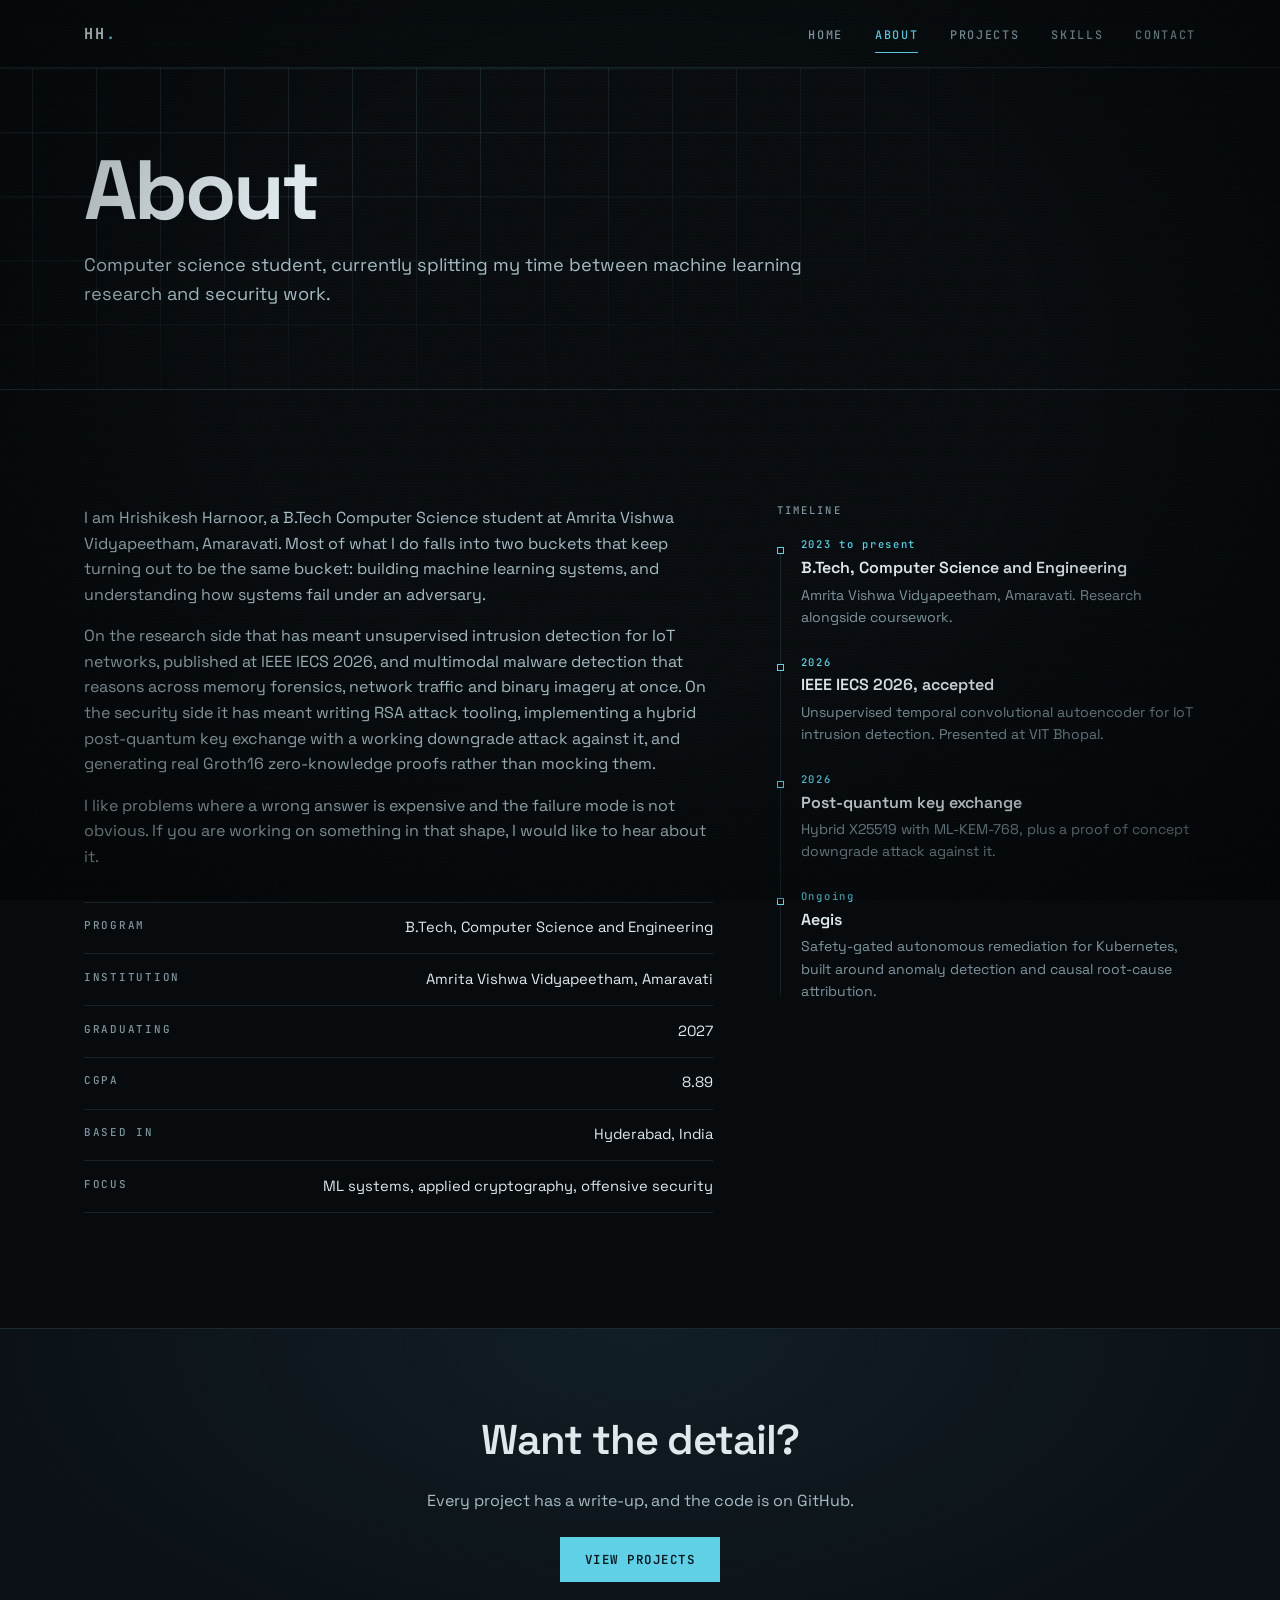
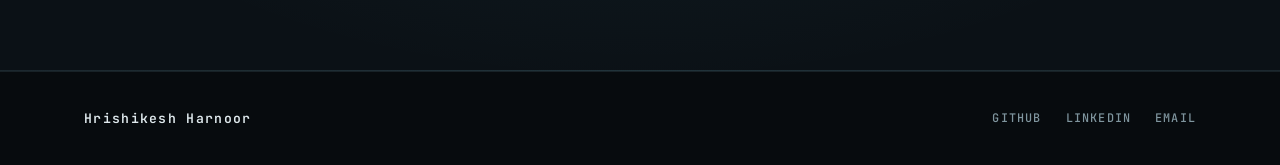
==== commit 12c21332: "Remove MemNetForensX ahead of publication and patent filing Drops the project from the home page, pr" ====
--- a/pages/about.html
+++ b/pages/about.html
@@ -124,8 +124,8 @@
 
           <div class="tl-item reveal" style="--i:3">
             <span class="tl-date">Ongoing</span>
-            <h3>Aegis and MemNetForensX</h3>
-            <p>Autonomous Kubernetes remediation, and trimodal malware detection with a paper in preparation.</p>
+            <h3>Aegis</h3>
+            <p>Safety-gated autonomous remediation for Kubernetes, built around anomaly detection and causal root-cause attribution.</p>
           </div>
 
         </div>
